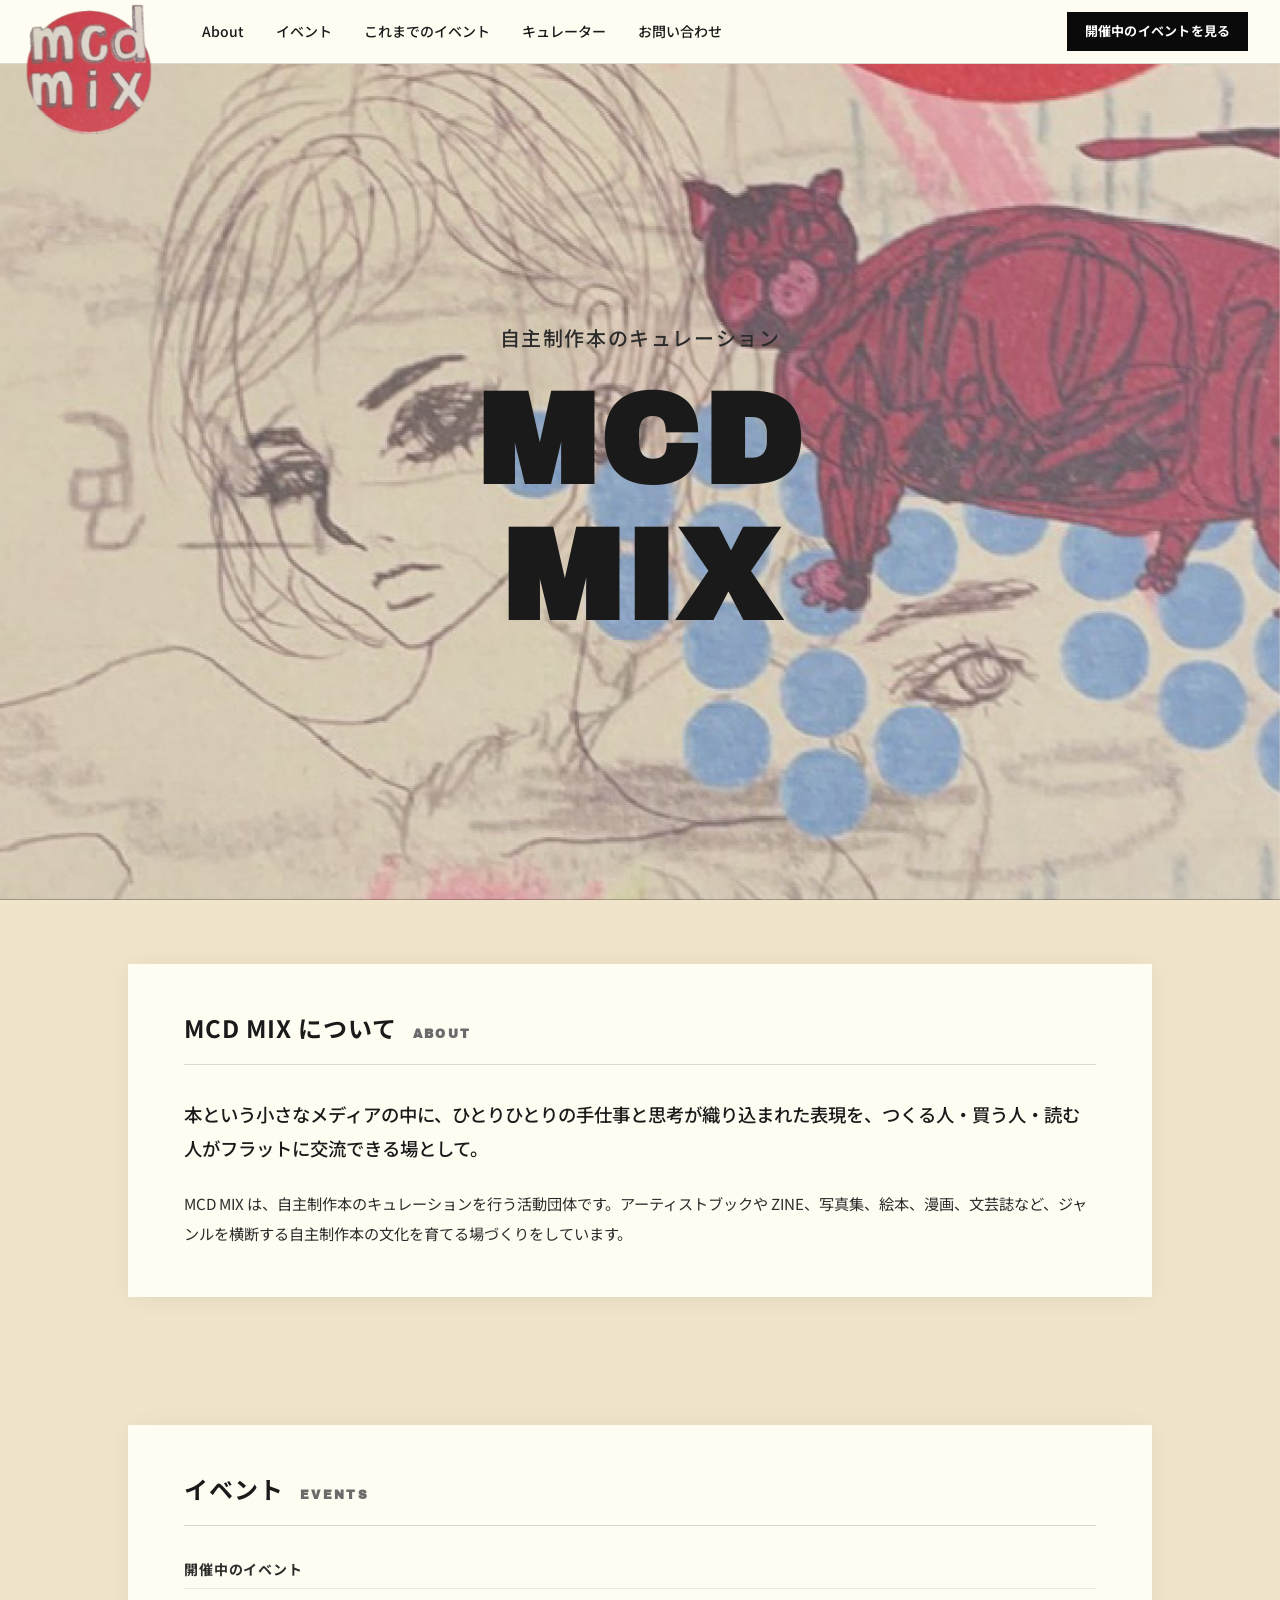
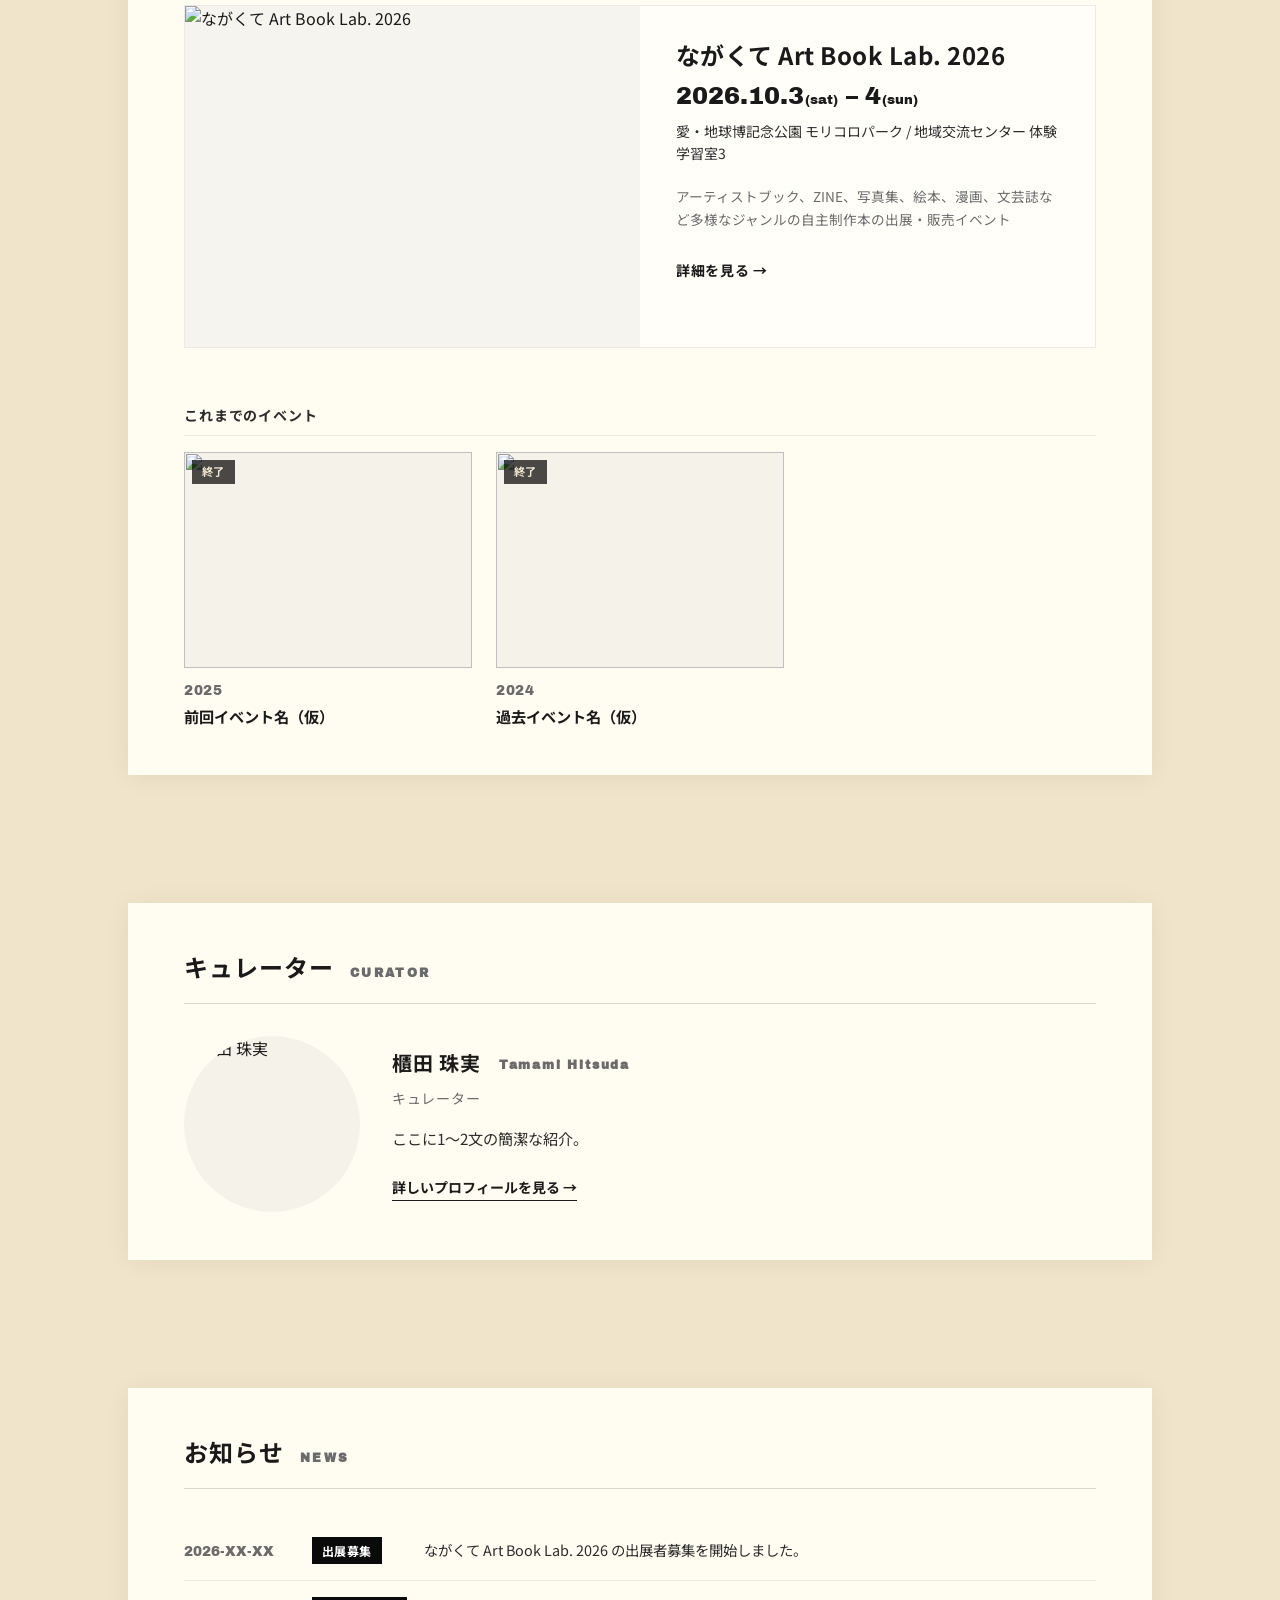
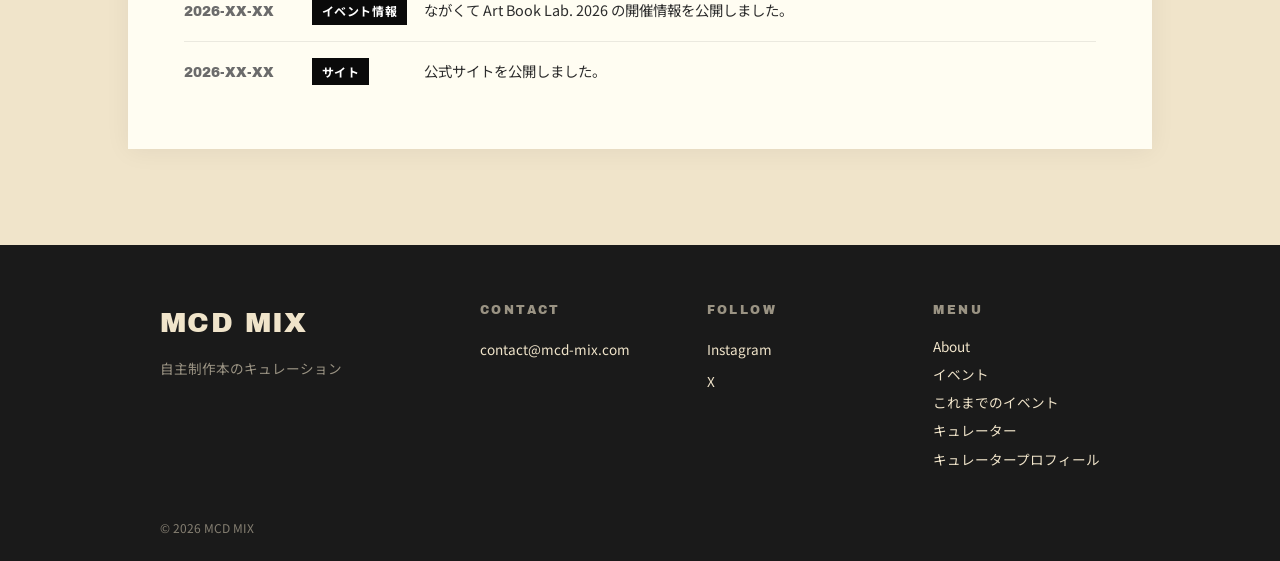
==== index.html @ 2dc8931e "Revert bg-layer image to bc-1.jpg (match previous)" ====
<!DOCTYPE html>
<html lang="ja">
<head>
  <meta charset="UTF-8">
  <meta name="viewport" content="width=device-width, initial-scale=1.0">
  <title>MCD MIX / 自主制作本のキュレーション</title>
  <meta name="description" content="MCD MIX は、自主制作本（アーティストブック、ZINE、写真集、絵本、漫画、文芸誌など）の作り手と読み手が出会うイベントを企画・運営するキュレーション団体です。">

  <meta property="og:title" content="MCD MIX / 自主制作本のキュレーション">
  <meta property="og:description" content="自主制作本のキュレーションを行う MCD MIX の公式サイト。">
  <meta property="og:type" content="website">

  <link rel="preconnect" href="https://fonts.googleapis.com">
  <link rel="preconnect" href="https://fonts.gstatic.com" crossorigin>
  <link href="https://fonts.googleapis.com/css2?family=Archivo+Black&family=Noto+Sans+JP:wght@400;500;700;900&display=swap" rel="stylesheet">

  <link rel="stylesheet" href="css/style.css">
  <link rel="stylesheet" href="css/top.css">
</head>
<body class="page page--top">

  <div class="bg-layer" aria-hidden="true">
    <img src="images/bc-1.jpg" alt="">
  </div>

  <header class="header" role="banner">
    <div class="header__inner">
      <a href="/" class="header__logo" aria-label="MCD MIX ホーム">
        <img src="images/logo.png" alt="MCD MIX">
      </a>
      <nav class="header__nav" aria-label="メインナビゲーション">
        <ul class="header__nav-list">
          <li><a href="#about">About</a></li>
          <li><a href="#events">イベント</a></li>
          <li><a href="#past-events">これまでのイベント</a></li>
          <li><a href="#curator">キュレーター</a></li>
          <li><a href="#contact">お問い合わせ</a></li>
        </ul>
      </nav>
      <a href="/events/2026/" class="header__cta">開催中のイベントを見る</a>
    </div>
  </header>

  <section class="hero hero--brand" aria-label="MCD MIX">
    <div class="hero-brand__inner">
      <p class="hero-brand__tagline">自主制作本のキュレーション</p>
      <h1 class="hero-brand__title">
        <span class="hero-brand__title-line">MCD</span>
        <span class="hero-brand__title-line">MIX</span>
      </h1>
    </div>
  </section>

  <section id="about" class="section section--about">
    <div class="section__inner">
      <header class="section__head">
        <h2 class="section__title">
          <span class="section__title-jp">MCD MIX について</span>
          <span class="section__title-en">About</span>
        </h2>
      </header>
      <div class="section__body about-brand">
        <p class="about-brand__lead">
          本という小さなメディアの中に、ひとりひとりの手仕事と思考が織り込まれた表現を、つくる人・買う人・読む人がフラットに交流できる場として。
        </p>
        <p class="about-brand__text">
          MCD MIX は、自主制作本のキュレーションを行う活動団体です。アーティストブックや ZINE、写真集、絵本、漫画、文芸誌など、ジャンルを横断する自主制作本の文化を育てる場づくりをしています。
        </p>
      </div>
    </div>
  </section>

  <section id="events" class="section section--events">
    <div class="section__inner">
      <header class="section__head">
        <h2 class="section__title">
          <span class="section__title-jp">イベント</span>
          <span class="section__title-en">Events</span>
        </h2>
      </header>

      <div class="event-current">
        <p class="event-current__label">開催中のイベント</p>
        <a href="/events/2026/" class="event-current__card">
          <div class="event-current__visual">
            <img src="images/event-2026-feature.jpg" alt="ながくて Art Book Lab. 2026">
          </div>
          <div class="event-current__body">
            <h3 class="event-current__title">ながくて Art Book Lab. 2026</h3>
            <p class="event-current__date">
              <span class="event-current__date-num">2026.10.3</span><span class="event-current__date-sub">(sat)</span>
              <span class="event-current__date-sep">–</span>
              <span class="event-current__date-num">4</span><span class="event-current__date-sub">(sun)</span>
            </p>
            <p class="event-current__venue">愛・地球博記念公園 モリコロパーク / 地域交流センター 体験学習室3</p>
            <p class="event-current__desc">アーティストブック、ZINE、写真集、絵本、漫画、文芸誌など多様なジャンルの自主制作本の出展・販売イベント</p>
            <span class="event-current__cta">詳細を見る →</span>
          </div>
        </a>
      </div>

      <div id="past-events" class="event-past">
        <p class="event-past__label">これまでのイベント</p>
        <ul class="event-past__list">
          <li class="event-past__item">
            <a href="/events/2025/" class="event-past__link">
              <div class="event-past__visual">
                <img src="images/event-2025-thumb.jpg" alt="">
                <span class="event-past__status">終了</span>
              </div>
              <div class="event-past__body">
                <p class="event-past__year">2025</p>
                <h4 class="event-past__title">前回イベント名（仮）</h4>
              </div>
            </a>
          </li>
          <li class="event-past__item">
            <a href="/events/2024/" class="event-past__link">
              <div class="event-past__visual">
                <img src="images/event-2024-thumb.jpg" alt="">
                <span class="event-past__status">終了</span>
              </div>
              <div class="event-past__body">
                <p class="event-past__year">2024</p>
                <h4 class="event-past__title">過去イベント名（仮）</h4>
              </div>
            </a>
          </li>
        </ul>
      </div>
    </div>
  </section>

  <section id="curator" class="section section--curator-brief">
    <div class="section__inner">
      <header class="section__head">
        <h2 class="section__title">
          <span class="section__title-jp">キュレーター</span>
          <span class="section__title-en">Curator</span>
        </h2>
      </header>
      <div class="section__body curator-brief">
        <div class="curator-brief__photo">
          <img src="images/curator-hitsuda.jpg" alt="櫃田 珠実">
        </div>
        <div class="curator-brief__body">
          <p class="curator-brief__name">
            櫃田 珠実
            <span class="curator-brief__name-en">Tamami Hitsuda</span>
          </p>
          <p class="curator-brief__role">キュレーター</p>
          <p class="curator-brief__short">
            ここに1〜2文の簡潔な紹介。
          </p>
          <a href="/curator/" class="curator-brief__link">詳しいプロフィールを見る →</a>
        </div>
      </div>
    </div>
  </section>

  <section id="news" class="section section--news">
    <div class="section__inner">
      <header class="section__head">
        <h2 class="section__title">
          <span class="section__title-jp">お知らせ</span>
          <span class="section__title-en">News</span>
        </h2>
      </header>
      <div class="section__body news">
        <ul class="news__list">
          <li class="news__item">
            <time class="news__date" datetime="2026-XX-XX">2026-XX-XX</time>
            <span class="news__tag">出展募集</span>
            <p class="news__title">ながくて Art Book Lab. 2026 の出展者募集を開始しました。</p>
          </li>
          <li class="news__item">
            <time class="news__date" datetime="2026-XX-XX">2026-XX-XX</time>
            <span class="news__tag">イベント情報</span>
            <p class="news__title">ながくて Art Book Lab. 2026 の開催情報を公開しました。</p>
          </li>
          <li class="news__item">
            <time class="news__date" datetime="2026-XX-XX">2026-XX-XX</time>
            <span class="news__tag">サイト</span>
            <p class="news__title">公式サイトを公開しました。</p>
          </li>
        </ul>
      </div>
    </div>
  </section>

  <footer id="contact" class="footer" role="contentinfo">
    <div class="footer__inner">
      <div class="footer__main">
        <div class="footer__col footer__col--brand">
          <p class="footer__brand-name">MCD MIX</p>
          <p class="footer__brand-tagline">自主制作本のキュレーション</p>
        </div>
        <div class="footer__col footer__col--contact">
          <p class="footer__col-title">Contact</p>
          <ul class="footer__contact-list">
            <li><a href="mailto:contact@mcd-mix.com">contact@mcd-mix.com</a></li>
          </ul>
        </div>
        <div class="footer__col footer__col--social">
          <p class="footer__col-title">Follow</p>
          <ul class="footer__social-list">
            <li><a href="#" aria-label="Instagram">Instagram</a></li>
            <li><a href="#" aria-label="X (Twitter)">X</a></li>
          </ul>
        </div>
        <nav class="footer__col footer__col--nav" aria-label="フッターナビゲーション">
          <p class="footer__col-title">Menu</p>
          <ul class="footer__nav-list">
            <li><a href="#about">About</a></li>
            <li><a href="#events">イベント</a></li>
            <li><a href="#past-events">これまでのイベント</a></li>
            <li><a href="#curator">キュレーター</a></li>
            <li><a href="/curator/">キュレータープロフィール</a></li>
          </ul>
        </nav>
      </div>
      <p class="footer__copy">© 2026 MCD MIX</p>
    </div>
  </footer>

  <script src="js/main.js"></script>
</body>
</html>
---- css/style.css ----
/* =============================================================
   MCD MIX - style.css
   ============================================================= */


/* -------------------------------------------------------------
   1. CSS変数の定義
   ------------------------------------------------------------- */
:root {
  --color-cream:        #f0e4ca;
  --color-cream-paper:  #fffdf2;
  --color-ink:          #1a1a1a;
  --color-ink-soft:     #2c2c2c;
  --color-ink-muted:    #6b6b6b;
  --color-cta-bg:       #0a0a0a;
  --color-cta-text:     #ffffff;
  --color-rule:         rgba(0,0,0,0.25);
  --color-divider:      rgba(0,0,0,0.15);
  --color-divider-soft: rgba(0,0,0,0.08);

  --font-jp:        'Noto Sans JP', 'Hiragino Sans', 'ヒラギノ角ゴシック', sans-serif;
  --font-display:   'Archivo Black', 'Noto Sans JP', sans-serif;

  --header-height:    4rem;
  --logo-size:        8.1rem;
  --logo-offset-x:    1.5rem;
  --container-pad-x:  2rem;

  --rule-gap:        2rem;
  --rule-thickness:  1px;

  --z-bg:       0;
  --z-content:  10;
  --z-panel:    20;
  --z-header:   100;
  --z-logo:     110;
}


/* -------------------------------------------------------------
   2. リセット & ベース
   ------------------------------------------------------------- */
*, *::before, *::after {
  box-sizing: border-box;
  margin: 0;
  padding: 0;
}

html {
  font-size: 16px;
  scroll-behavior: smooth;
}

body {
  font-family: var(--font-jp);
  font-weight: 400;
  color: var(--color-ink);
  background: var(--color-cream);
  line-height: 1.6;
  -webkit-font-smoothing: antialiased;
  text-rendering: optimizeLegibility;
  overflow-x: hidden;
}

a { color: inherit; text-decoration: none; }
img { max-width: 100%; height: auto; display: block; }
ul { list-style: none; }
button { border: none; background: none; font: inherit; cursor: pointer; }


/* -------------------------------------------------------------
   3. 背景レイヤー
   ------------------------------------------------------------- */
.bg-layer {
  position: fixed;
  inset: 0;
  z-index: var(--z-bg);
  pointer-events: none;
}
.bg-layer img {
  width: 100%; height: 100%;
  object-fit: cover; object-position: center;
}


/* -------------------------------------------------------------
   4. ヘッダー
   ------------------------------------------------------------- */
.header {
  position: sticky;
  top: 0;
  z-index: var(--z-header);
  height: var(--header-height);
  background: var(--color-cream-paper);
  border-bottom: 1px solid var(--color-divider);
  overflow: visible;
}

.header__inner {
  position: relative;
  height: 100%;
  max-width: 100%;
  padding: 0 var(--container-pad-x);
  padding-left: calc(var(--logo-offset-x) + var(--logo-size) + 3rem);
  display: flex;
  align-items: center;
  gap: 2rem;
}

.header__logo {
  position: absolute;
  top: 0.3rem;
  left: var(--logo-offset-x);
  width: var(--logo-size);
  height: var(--logo-size);
  z-index: var(--z-logo);
  display: block;
  transition: transform 0.2s ease;
}
.header__logo:hover { transform: rotate(-3deg) scale(1.02); }
.header__logo img { width: 100%; height: 100%; object-fit: contain; }

.header__nav { flex: 1; }
.header__nav-list {
  display: flex;
  align-items: center;
  gap: 2rem;
  font-size: 0.875rem;
  font-weight: 500;
}

.header__nav-list a { position: relative; padding: 0.5rem 0; }
.header__nav-list a::after {
  content: "";
  position: absolute;
  left: 0; bottom: 0;
  width: 0; height: 1px;
  background: currentColor;
  transition: width 0.3s ease;
}
.header__nav-list a:hover::after { width: 100%; }

.header__cta {
  display: inline-flex;
  align-items: center;
  padding: 0.55rem 1.1rem;
  background: var(--color-cta-bg);
  color: var(--color-cta-text);
  font-size: 0.8125rem;
  font-weight: 700;
  letter-spacing: 0.02em;
  transition: background 0.2s ease;
}
.header__cta:hover { background: #2a2a2a; }


/* -------------------------------------------------------------
   5. ヒーロー
   ------------------------------------------------------------- */
.hero {
  position: relative;
  z-index: var(--z-content);
  height: calc(100vh - var(--header-height));
  padding: 0;
}

.hero__inner {
  position: relative;
  max-width: 100%;
  height: 100%;
  display: grid;
  grid-template-columns: minmax(0, 1fr) minmax(0, 1.1fr);
  gap: 2rem;
  padding: 0 0 0 var(--container-pad-x);
}

.hero__date-block {
  position: relative;
  padding-left: 3.5rem;
  padding-bottom: 3rem;
  display: flex;
  flex-direction: column;
  justify-content: flex-end;
  gap: 1.5rem;
}

.hero__year {
  position: absolute;
  top: auto;
  bottom: 2.6rem;
  left: -1rem;
  writing-mode: vertical-rl;
  font-family: var(--font-display);
  font-size: 4.4rem;
  line-height: 1;
  letter-spacing: 0.05em;
  color: var(--color-ink);
}

.hero__date-content {
  display: flex;
  flex-direction: column;
  gap: 0.5rem;
  width: max-content;
}

.hero__date-main {
  font-family: var(--font-display);
  font-size: 3.5rem;
  line-height: 1;
  margin-bottom: 0.5rem;
  letter-spacing: -0.01em;
  display: flex;
  align-items: baseline;
  flex-wrap: wrap;
}
.hero__date-day { display: inline-block; }
.hero__date-suffix {
  font-family: var(--font-display);
  font-size: 0.45em;
  margin-left: 0.1em;
}
.hero__date-sep { margin: 0 0.2em; }

.hero__venue {
  font-size: 1.15rem;
  font-weight: 700;
  color: var(--color-ink);
  margin: 0;
}

.hero__recruit {
  display: inline-flex;
  align-items: center;
  gap: 0.75rem;
  margin-top: 0.5rem;
  padding: 0.7rem 1.2rem;
  background: var(--color-cta-bg);
  color: var(--color-cta-text);
  font-size: 0.95rem;
  font-weight: 700;
  align-self: stretch;
  justify-content: center;
  transition: background 0.2s ease;
}
.hero__recruit:hover { background: #2a2a2a; }
.hero__recruit-label,
.hero__recruit-deadline { font-weight: 700; }

.hero__panel {
  position: relative;
  z-index: var(--z-panel);
  align-self: center;
  justify-self: end;
  max-width: 36rem;
  transform: translateY(3rem);
  margin: 0;
  background-color: var(--color-cream-paper);
  background-image: repeating-linear-gradient(
    to bottom,
    transparent,
    transparent calc(var(--rule-gap) - var(--rule-thickness)),
    var(--color-rule) calc(var(--rule-gap) - var(--rule-thickness)),
    var(--color-rule) var(--rule-gap)
  );
  box-shadow: 0 2px 16px rgba(0, 0, 0, 0.05);
}

.hero__panel-inner {
  padding: 4rem 8rem 2rem 3rem;
}

.hero__panel-sub {
  font-size: 2rem;
  font-weight: 500;
  line-height: var(--rule-gap);
  margin: 0 0 1.5rem 0;
}

.hero__panel-title {
  font-family: var(--font-display);
  font-size: 5rem;
  line-height: var(--rule-gap);
  font-weight: 900;
  letter-spacing: 0.02em;
  margin: 0.5rem 0 3rem;
  display: flex;
  flex-direction: column;
  width: max-content;
}

.hero__panel-title__lab {
  align-self: flex-end;
  margin-top: 2rem;
  transform: translateX(2ch);
}

.hero__panel-desc {
  font-size: 0.875rem;
  font-weight: 700;
  line-height: var(--rule-gap);
  max-width: 28em;
  margin: 0;
}


/* =============================================================
   6. セクション共通
   ============================================================= */
.section {
  position: relative;
  z-index: var(--z-content);
  padding: 4rem 0;
  scroll-margin-top: var(--header-height);
}

.section__inner {
  max-width: 64rem;
  margin: 0 auto;
  padding: 3rem 3.5rem;
  background: var(--color-cream-paper);
  box-shadow: 0 2px 24px rgba(0, 0, 0, 0.06);
}

.section__head {
  margin-bottom: 2rem;
  padding-bottom: 1.25rem;
  border-bottom: 1px solid var(--color-divider);
}

.section__title {
  display: flex;
  align-items: baseline;
  gap: 1rem;
  margin: 0;
  flex-wrap: wrap;
}

.section__title-jp {
  font-size: 1.5rem;
  font-weight: 700;
  letter-spacing: 0.04em;
  color: var(--color-ink);
  line-height: 1.3;
}

.section__title-en {
  font-family: var(--font-display);
  font-size: 0.75rem;
  letter-spacing: 0.2em;
  color: var(--color-ink-muted);
  text-transform: uppercase;
}


/* =============================================================
   情報リスト
   ============================================================= */
.info-list {
  background: transparent;
  padding: 0;
  box-shadow: none;
}

.info-list__row {
  display: grid;
  grid-template-columns: 8rem 1fr;
  gap: 1.5rem;
  padding: 1rem 0;
  border-bottom: 1px solid var(--color-divider-soft);
  align-items: baseline;
}
.info-list__row:last-child { border-bottom: none; }

.info-list__term {
  font-size: 0.875rem;
  font-weight: 700;
  letter-spacing: 0.06em;
  color: var(--color-ink);
  margin: 0;
}

.info-list__desc {
  font-size: 0.95rem;
  font-weight: 400;
  color: var(--color-ink-soft);
  line-height: 1.8;
  margin: 0;
}

.info-list__highlight {
  font-family: var(--font-display);
  font-size: 1.5rem;
  letter-spacing: -0.01em;
}
.info-list__sub {
  font-family: var(--font-display);
  font-size: 0.85rem;
  margin-left: 0.15em;
}
.info-list__sep { margin: 0 0.4em; font-family: var(--font-display); }


/* =============================================================
   01: イベント概要（intro）
   ============================================================= */
.intro__para {
  font-size: 0.95rem;
  line-height: 1.95;
  margin-bottom: 0.85rem;
  color: var(--color-ink-soft);
}
.intro__para:last-child { margin-bottom: 0; }


/* =============================================================
   02: キュレーター
   ============================================================= */
.curator {
  display: grid;
  grid-template-columns: 14rem 1fr;
  gap: 2.5rem;
  align-items: start;
}

.curator__photo {
  background: rgba(0, 0, 0, 0.04);
  aspect-ratio: 3 / 4;
  overflow: hidden;
}
.curator__photo img {
  width: 100%; height: 100%;
  object-fit: cover; display: block;
}

.curator__body {
  display: flex;
  flex-direction: column;
  gap: 1.75rem;
}

.curator__message {
  font-size: 0.95rem;
  line-height: 1.95;
  margin: 0;
  color: var(--color-ink-soft);
}

.curator__career {
  display: flex;
  flex-direction: column;
  gap: 0.5rem;
  margin: 0;
}

.curator__career-row {
  display: grid;
  grid-template-columns: 5rem 1fr;
  gap: 1.25rem;
  font-size: 0.875rem;
  padding: 0.25rem 0;
}

.curator__career-year {
  font-family: var(--font-display);
  font-weight: 700;
  letter-spacing: 0.03em;
  margin: 0;
  color: var(--color-ink);
}
.curator__career-desc {
  margin: 0;
  color: var(--color-ink-soft);
  line-height: 1.7;
}

.curator__name {
  text-align: right;
  font-size: 1.1rem;
  font-weight: 700;
  letter-spacing: 0.05em;
  margin: 1rem 0 0;
}


/* =============================================================
   03: 過去のイベント（gallery）
   ============================================================= */
.gallery {
  display: grid;
  grid-template-columns: repeat(3, 1fr);
  gap: 1.75rem;
}
.gallery__item { margin: 0; }

.gallery__img {
  aspect-ratio: 4 / 3;
  background: rgba(0, 0, 0, 0.04);
  overflow: hidden;
  margin-bottom: 0.85rem;
}
.gallery__img img {
  width: 100%; height: 100%;
  object-fit: cover; display: block;
}

.gallery__caption {
  display: flex;
  flex-direction: column;
  gap: 0.4rem;
}
.gallery__msg {
  font-size: 0.85rem;
  line-height: 1.7;
  margin: 0;
  color: var(--color-ink-soft);
}
.gallery__url {
  font-size: 0.75rem;
  color: var(--color-ink-muted);
  margin: 0;
  word-break: break-all;
}
.gallery__url a { color: inherit; text-decoration: underline; }


/* =============================================================
   04: 対象のコンテンツ（target）
   ============================================================= */
.target {
  display: grid;
  grid-template-columns: 1fr 1fr;
  gap: 1.5rem;
}

.target__col {
  background: rgba(255, 255, 255, 0.45);
  border: 1px solid var(--color-divider-soft);
  padding: 1.5rem 1.75rem;
}

.target__col-title {
  font-size: 0.95rem;
  font-weight: 700;
  letter-spacing: 0.06em;
  margin: 0 0 1rem;
  padding-bottom: 0.6rem;
  border-bottom: 1px solid var(--color-divider);
  color: var(--color-ink);
}

.target__list {
  list-style: none;
  margin: 0;
  padding: 0;
  display: flex;
  flex-direction: column;
  gap: 0.45rem;
}
.target__list li {
  font-size: 0.9rem;
  line-height: 1.6;
  color: var(--color-ink-soft);
}

.target__note {
  font-size: 0.8rem;
  color: var(--color-ink-muted);
  margin: 1rem 0 0;
  padding-top: 1rem;
  border-top: 1px dashed var(--color-divider);
  line-height: 1.6;
}


/* =============================================================
   05: 日程・会場（venue）
   ============================================================= */
.venue {
  display: grid;
  grid-template-columns: 1fr 1fr;
  gap: 2.5rem;
  align-items: start;
}

.venue__map {
  background: rgba(0, 0, 0, 0.04);
  aspect-ratio: 4 / 3;
  overflow: hidden;
}
.venue__map iframe {
  width: 100%; height: 100%;
  border: 0; display: block;
}


/* =============================================================
   06: 出展ご希望の方（exhibitors）
   ============================================================= */
.exhibitors {
  display: grid;
  grid-template-columns: 1.2fr 1fr;
  gap: 2.5rem;
  align-items: start;
}

.exhibitors__cta { margin-top: 1.75rem; }

.exhibitors__img {
  aspect-ratio: 4 / 3;
  background: rgba(0, 0, 0, 0.04);
  overflow: hidden;
}
.exhibitors__img img {
  width: 100%; height: 100%;
  object-fit: cover; display: block;
}


/* =============================================================
   ボタン
   ============================================================= */
.button {
  display: inline-flex;
  align-items: center;
  justify-content: center;
  padding: 0.9rem 2rem;
  font-size: 0.95rem;
  font-weight: 700;
  letter-spacing: 0.05em;
  border: none;
  cursor: pointer;
  transition: background 0.2s ease;
}

.button--primary {
  background: var(--color-cta-bg);
  color: var(--color-cta-text);
}
.button--primary:hover { background: #2a2a2a; }


/* =============================================================
   07: FAQ
   ============================================================= */
.faq {
  display: flex;
  flex-direction: column;
}

.faq__item {
  padding: 1.25rem 0;
  border-bottom: 1px solid var(--color-divider-soft);
}
.faq__item:last-child { border-bottom: none; }

.faq__q {
  font-size: 0.95rem;
  font-weight: 700;
  margin: 0 0 0.6rem;
  display: flex;
  gap: 0.5rem;
  color: var(--color-ink);
  line-height: 1.5;
}

.faq__a {
  font-size: 0.9rem;
  line-height: 1.8;
  margin: 0;
  display: flex;
  gap: 0.5rem;
  color: var(--color-ink-soft);
}

.faq__mark {
  flex-shrink: 0;
  font-family: var(--font-display);
  width: 1.5em;
  font-weight: 400;
}


/* ==============================================================
   08: お知らせ（news）
   ============================================================== */
.news__list {
  list-style: none;
  margin: 0;
  padding: 0;
}

.news__item {
  display: grid;
  grid-template-columns: 7rem 6rem 1fr;
  gap: 1rem;
  padding: 1rem 0;
  border-bottom: 1px solid var(--color-divider-soft);
  align-items: baseline;
}
.news__item:last-child { border-bottom: none; }

.news__date {
  font-family: var(--font-display);
  font-size: 0.85rem;
  color: var(--color-ink-muted);
}

.news__tag {
  display: inline-block;
  font-size: 0.75rem;
  font-weight: 700;
  letter-spacing: 0.05em;
  padding: 0.25rem 0.6rem;
  background: var(--color-cta-bg);
  color: var(--color-cta-text);
  text-align: center;
  width: max-content;
}

.news__title {
  font-size: 0.9rem;
  line-height: 1.6;
  margin: 0;
  color: var(--color-ink-soft);
}


/* =============================================================
   フッター
   ============================================================= */
.footer {
  position: relative;
  z-index: var(--z-content);
  background: var(--color-ink);
  color: var(--color-cream);
  padding: 3.5rem 0 1.5rem;
  margin-top: 2rem;
}

.footer__inner {
  max-width: 64rem;
  margin: 0 auto;
  padding: 0 var(--container-pad-x);
}

.footer__nav-list {
  display: flex;
  flex-wrap: wrap;
  gap: 1.25rem 2rem;
  list-style: none;
  margin: 0 0 2.5rem;
  padding: 0;
  font-size: 0.85rem;
}
.footer__nav-list a { color: inherit; text-decoration: none; }
.footer__nav-list a:hover { text-decoration: underline; }

.footer__brand {
  border-top: 1px solid rgba(240, 228, 202, 0.2);
  padding-top: 1.75rem;
  margin-bottom: 1.25rem;
}

.footer__brand-name {
  font-family: var(--font-display);
  font-size: 1.5rem;
  letter-spacing: 0.05em;
  margin: 0 0 0.25rem;
}

.footer__brand-sub {
  font-size: 0.8rem;
  color: rgba(240, 228, 202, 0.7);
  margin: 0;
}
.footer__brand-sub small {
  font-size: 0.75em;
  margin-left: 0.1em;
}

.footer__copy {
  font-size: 0.75rem;
  color: rgba(240, 228, 202, 0.5);
  margin: 0;
}


/* -------------------------------------------------------------
   レスポンシブ
   ------------------------------------------------------------- */

@media (max-width: 1080px) {
  :root {
    --header-height: 3.5rem;
    --logo-size: 4.5rem;
  }
  .hero__panel-title { font-size: 4rem; }
  .hero__date-main { font-size: 3rem; }
}

@media (max-width: 768px) {
  :root {
    --container-pad-x: 1rem;
    --header-height: 3.5rem;
    --logo-size: 4rem;
    --rule-gap: 1.5rem;
  }

  .header__nav { display: none; }
  .header__inner {
    padding-left: calc(var(--logo-offset-x) + var(--logo-size) + 1rem);
    justify-content: flex-end;
  }
  .header__cta {
    font-size: 0.75rem;
    padding: 0.5rem 0.8rem;
  }

  .hero {
    height: auto;
    min-height: 100vh;
  }
  .hero__inner {
    grid-template-columns: 1fr;
    gap: 1.5rem;
  }
  .hero__date-block {
    padding-left: 2.5rem;
    padding-bottom: 2rem;
    justify-content: flex-start;
  }
  .hero__year { font-size: 3rem; }
  .hero__date-main { font-size: 2.5rem; }
  .hero__panel-inner { padding: 2rem 1.5rem 2.5rem; }
  .hero__panel-title { font-size: 3rem; }
  .hero__panel-sub { font-size: 1.5rem; }

  .section { padding: 3rem 0; }
  .section__inner { padding: 2rem 1.5rem; }
  .section__title-jp { font-size: 1.25rem; }

  .info-list__row {
    grid-template-columns: 1fr;
    gap: 0.4rem;
    padding: 1rem 0;
  }
  .info-list__highlight { font-size: 1.25rem; }

  .curator { grid-template-columns: 1fr; gap: 1.5rem; }
  .curator__photo { max-width: 14rem; margin: 0 auto; }
  .curator__career-row { grid-template-columns: 4rem 1fr; }

  .gallery { grid-template-columns: 1fr; gap: 1.5rem; }

  .target { grid-template-columns: 1fr; }

  .venue { grid-template-columns: 1fr; gap: 1.5rem; }
  .venue__map { aspect-ratio: 16 / 10; }

  .exhibitors { grid-template-columns: 1fr; gap: 1.5rem; }

  .news__item {
    grid-template-columns: 1fr;
    gap: 0.4rem;
    padding: 1rem 0;
  }
  .news__date { font-size: 0.8rem; }

  .footer__nav-list { gap: 0.75rem 1.5rem; }
  .footer__brand-name { font-size: 1.25rem; }
}
---- css/top.css ----
/* =============================================================
   TOP ページ専用スタイル
   既存の style.css の末尾に追記してください
   ============================================================= */

/* HERO（ブランド版） */
.hero--brand {
  height: auto;
  min-height: calc(100vh - var(--header-height));
  display: flex;
  align-items: center;
  justify-content: center;
  padding: 6rem var(--container-pad-x);
}

.hero-brand__inner {
  max-width: 64rem;
  width: 100%;
  text-align: center;
}

.hero-brand__tagline {
  font-size: 1.25rem;
  font-weight: 500;
  letter-spacing: 0.08em;
  color: var(--color-ink-soft);
  margin: 0 0 1.5rem;
}

.hero-brand__title {
  font-family: var(--font-display);
  font-size: clamp(4rem, 12vw, 8rem);
  line-height: 1;
  letter-spacing: 0.02em;
  color: var(--color-ink);
  margin: 0;
  display: flex;
  flex-direction: column;
  align-items: center;
  gap: 0.5rem;
}

.hero-brand__title-line { display: block; }


/* About（ブランド） */
.about-brand__lead {
  font-size: 1.15rem;
  line-height: 1.85;
  font-weight: 500;
  color: var(--color-ink);
  margin: 0 0 1.5rem;
}

.about-brand__text {
  font-size: 0.95rem;
  line-height: 1.95;
  color: var(--color-ink-soft);
  margin: 0;
}


/* 開催中のイベント（リッチカード） */
.event-current { margin-bottom: 3.5rem; }

.event-current__label {
  font-size: 0.875rem;
  font-weight: 700;
  letter-spacing: 0.06em;
  color: var(--color-ink-soft);
  margin: 0 0 1rem;
  padding-bottom: 0.5rem;
  border-bottom: 1px solid var(--color-divider-soft);
}

.event-current__card {
  display: grid;
  grid-template-columns: 1fr 1fr;
  gap: 0;
  background: rgba(255, 255, 255, 0.6);
  border: 1px solid var(--color-divider-soft);
  overflow: hidden;
  text-decoration: none;
  color: inherit;
  transition: box-shadow 0.2s ease, transform 0.2s ease;
}
.event-current__card:hover {
  box-shadow: 0 4px 24px rgba(0, 0, 0, 0.08);
  transform: translateY(-2px);
}

.event-current__visual {
  aspect-ratio: 4 / 3;
  background: rgba(0, 0, 0, 0.04);
  overflow: hidden;
}
.event-current__visual img {
  width: 100%; height: 100%;
  object-fit: cover; display: block;
}

.event-current__body {
  padding: 2rem 2.25rem;
  display: flex;
  flex-direction: column;
  gap: 0.75rem;
}

.event-current__title {
  font-size: 1.5rem;
  font-weight: 700;
  letter-spacing: 0.02em;
  line-height: 1.4;
  margin: 0;
  color: var(--color-ink);
}

.event-current__date {
  font-family: var(--font-display);
  font-size: 1.5rem;
  line-height: 1;
  margin: 0;
  display: flex;
  align-items: baseline;
  flex-wrap: wrap;
}
.event-current__date-num { display: inline-block; }
.event-current__date-sub {
  font-size: 0.55em;
  margin-left: 0.1em;
}
.event-current__date-sep { margin: 0 0.3em; }

.event-current__venue {
  font-size: 0.875rem;
  color: var(--color-ink-soft);
  line-height: 1.6;
  margin: 0;
}

.event-current__desc {
  font-size: 0.85rem;
  color: var(--color-ink-muted);
  line-height: 1.7;
  margin: 0.5rem 0 0;
}

.event-current__cta {
  font-size: 0.875rem;
  font-weight: 700;
  letter-spacing: 0.05em;
  color: var(--color-ink);
  margin-top: 1rem;
  align-self: flex-start;
}


/* これまでのイベント（グリッド） */
.event-past__label {
  font-size: 0.875rem;
  font-weight: 700;
  letter-spacing: 0.06em;
  color: var(--color-ink-soft);
  margin: 0 0 1rem;
  padding-bottom: 0.5rem;
  border-bottom: 1px solid var(--color-divider-soft);
}

.event-past__list {
  display: grid;
  grid-template-columns: repeat(3, 1fr);
  gap: 1.5rem;
  list-style: none;
  margin: 0;
  padding: 0;
}

.event-past__item { margin: 0; }

.event-past__link {
  display: block;
  color: inherit;
  text-decoration: none;
  transition: opacity 0.2s ease;
}
.event-past__link:hover { opacity: 0.85; }

.event-past__visual {
  position: relative;
  aspect-ratio: 4 / 3;
  background: rgba(0, 0, 0, 0.04);
  overflow: hidden;
  margin-bottom: 0.75rem;
  filter: grayscale(20%);
}
.event-past__visual img {
  width: 100%; height: 100%;
  object-fit: cover; display: block;
}

.event-past__status {
  position: absolute;
  top: 0.5rem;
  left: 0.5rem;
  font-size: 0.7rem;
  font-weight: 700;
  letter-spacing: 0.08em;
  padding: 0.2rem 0.6rem;
  background: rgba(0, 0, 0, 0.7);
  color: var(--color-cream);
}

.event-past__body {
  display: flex;
  flex-direction: column;
  gap: 0.25rem;
}

.event-past__year {
  font-family: var(--font-display);
  font-size: 0.85rem;
  color: var(--color-ink-muted);
  letter-spacing: 0.05em;
  margin: 0;
}

.event-past__title {
  font-size: 0.95rem;
  font-weight: 700;
  line-height: 1.4;
  margin: 0;
  color: var(--color-ink);
}


/* キュレーター（簡易版） */
.curator-brief {
  display: grid;
  grid-template-columns: 11rem 1fr;
  gap: 2rem;
  align-items: center;
}

.curator-brief__photo {
  aspect-ratio: 1 / 1;
  background: rgba(0, 0, 0, 0.04);
  overflow: hidden;
  border-radius: 50%;
}
.curator-brief__photo img {
  width: 100%; height: 100%;
  object-fit: cover; display: block;
}

.curator-brief__body {
  display: flex;
  flex-direction: column;
  gap: 0.5rem;
}

.curator-brief__name {
  font-size: 1.25rem;
  font-weight: 700;
  letter-spacing: 0.04em;
  margin: 0;
}

.curator-brief__name-en {
  font-family: var(--font-display);
  font-size: 0.75rem;
  letter-spacing: 0.15em;
  color: var(--color-ink-muted);
  margin-left: 0.75rem;
  vertical-align: middle;
}

.curator-brief__role {
  font-size: 0.875rem;
  color: var(--color-ink-muted);
  margin: 0;
  letter-spacing: 0.05em;
}

.curator-brief__short {
  font-size: 0.95rem;
  line-height: 1.8;
  color: var(--color-ink-soft);
  margin: 0.5rem 0;
}

.curator-brief__link {
  font-size: 0.875rem;
  font-weight: 700;
  color: var(--color-ink);
  margin-top: 0.5rem;
  align-self: flex-start;
  border-bottom: 1px solid currentColor;
  padding-bottom: 0.1rem;
  transition: opacity 0.2s ease;
}
.curator-brief__link:hover { opacity: 0.7; }


/* フッター（4カラム構成） */
.footer__main {
  display: grid;
  grid-template-columns: 1.5fr 1fr 1fr 1fr;
  gap: 2.5rem;
  margin-bottom: 3rem;
}

.footer__col {
  display: flex;
  flex-direction: column;
  gap: 0.5rem;
}

.footer__col-title {
  font-family: var(--font-display);
  font-size: 0.75rem;
  letter-spacing: 0.2em;
  text-transform: uppercase;
  margin: 0 0 0.5rem;
  color: rgba(240, 228, 202, 0.6);
}

.footer__col--brand .footer__brand-name {
  font-family: var(--font-display);
  font-size: 1.75rem;
  letter-spacing: 0.05em;
  margin: 0;
  border: none;
  padding-top: 0;
}

.footer__col--brand .footer__brand-tagline {
  font-size: 0.85rem;
  color: rgba(240, 228, 202, 0.6);
  margin: 0.25rem 0 0;
}

.footer__contact-list,
.footer__social-list {
  list-style: none;
  margin: 0;
  padding: 0;
  display: flex;
  flex-direction: column;
  gap: 0.4rem;
}

.footer__contact-list a,
.footer__social-list a {
  font-size: 0.85rem;
  color: var(--color-cream);
  text-decoration: none;
  transition: opacity 0.2s ease;
}

.footer__contact-list a:hover,
.footer__social-list a:hover { opacity: 0.7; }

.footer__col--nav .footer__nav-list {
  display: flex;
  flex-direction: column;
  flex-wrap: nowrap;
  gap: 0.4rem;
  margin: 0;
}


/* モバイル対応 */
@media (max-width: 768px) {
  .hero--brand {
    padding: 4rem var(--container-pad-x);
  }
  .hero-brand__tagline { font-size: 1rem; }
  .hero-brand__title { font-size: clamp(3rem, 14vw, 5rem); }

  .about-brand__lead { font-size: 1rem; }

  .event-current { margin-bottom: 2.5rem; }
  .event-current__card { grid-template-columns: 1fr; }
  .event-current__body { padding: 1.5rem; gap: 0.5rem; }
  .event-current__title { font-size: 1.25rem; }
  .event-current__date { font-size: 1.25rem; }

  .event-past__list { grid-template-columns: 1fr; gap: 1.5rem; }

  .curator-brief {
    grid-template-columns: 1fr;
    gap: 1rem;
    text-align: center;
  }
  .curator-brief__photo {
    max-width: 9rem;
    margin: 0 auto;
  }
  .curator-brief__body { align-items: center; }

  .footer__main { grid-template-columns: 1fr; gap: 2rem; }
}
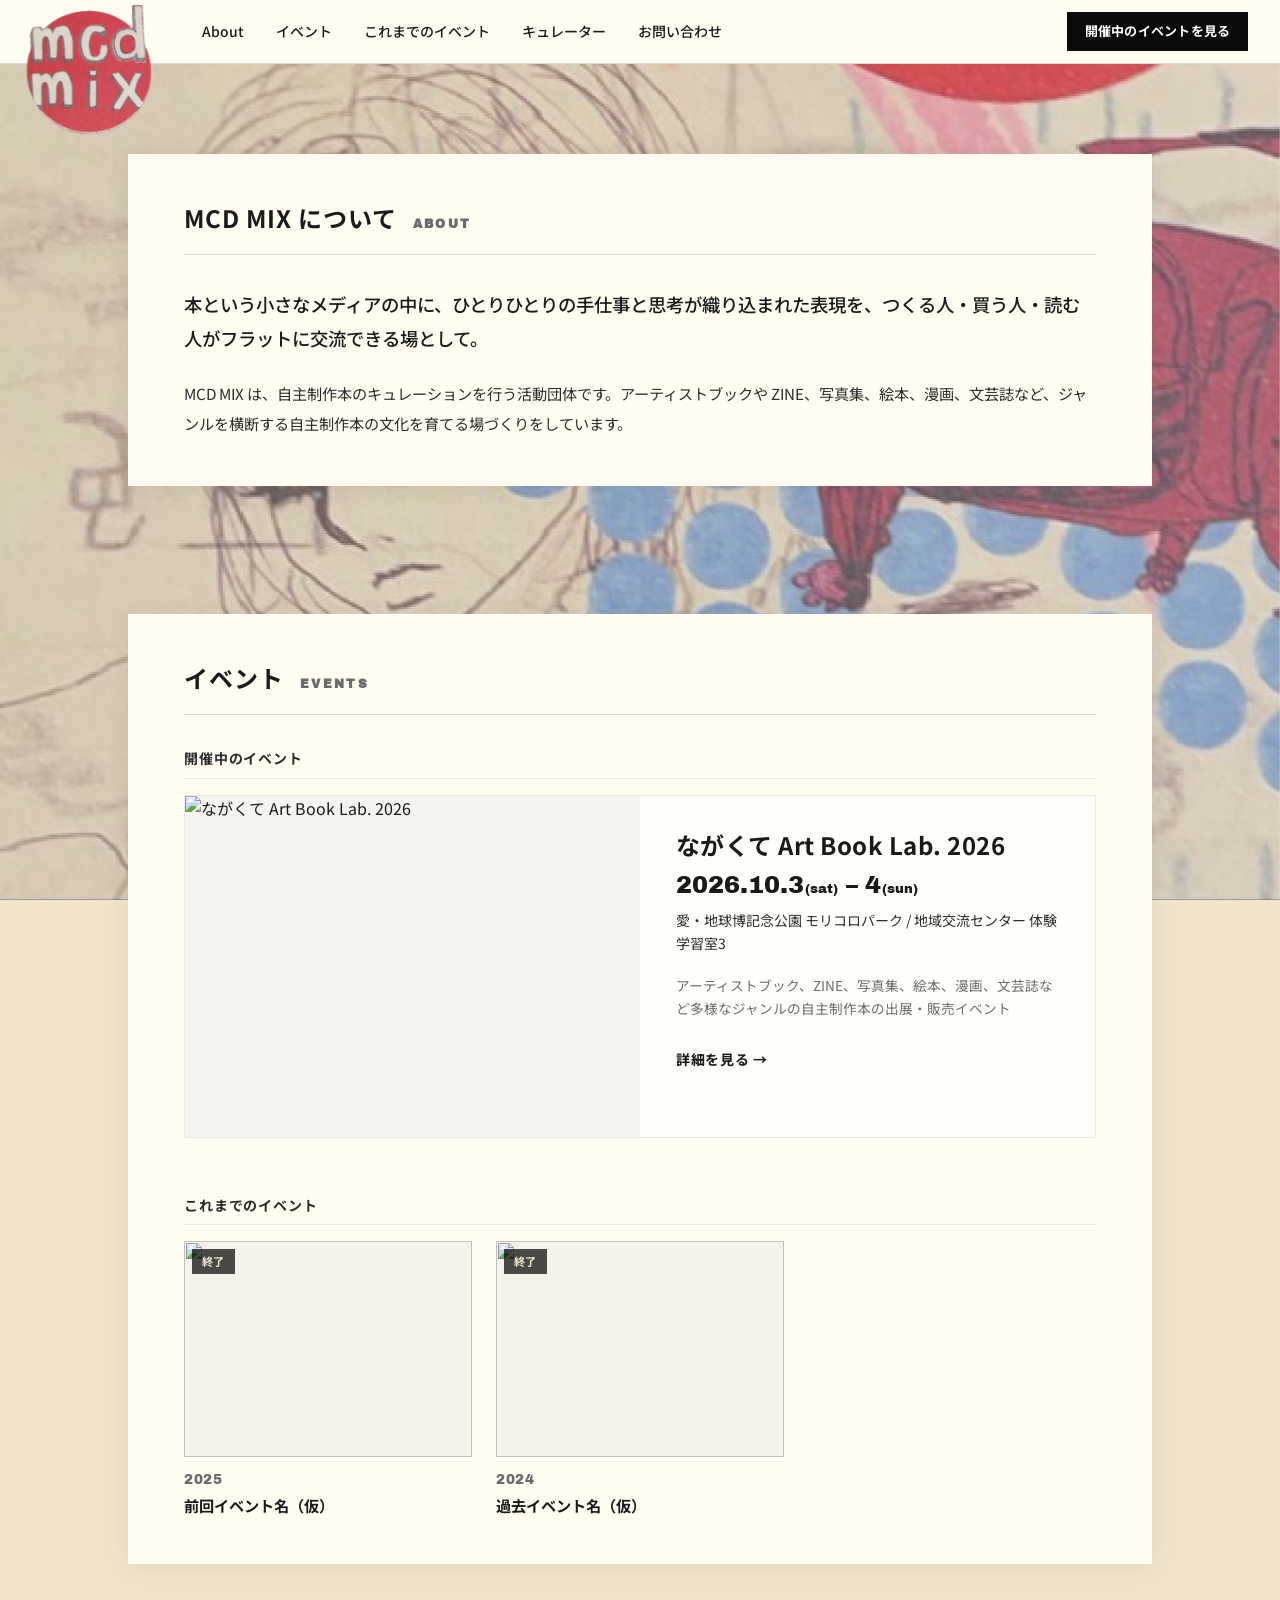
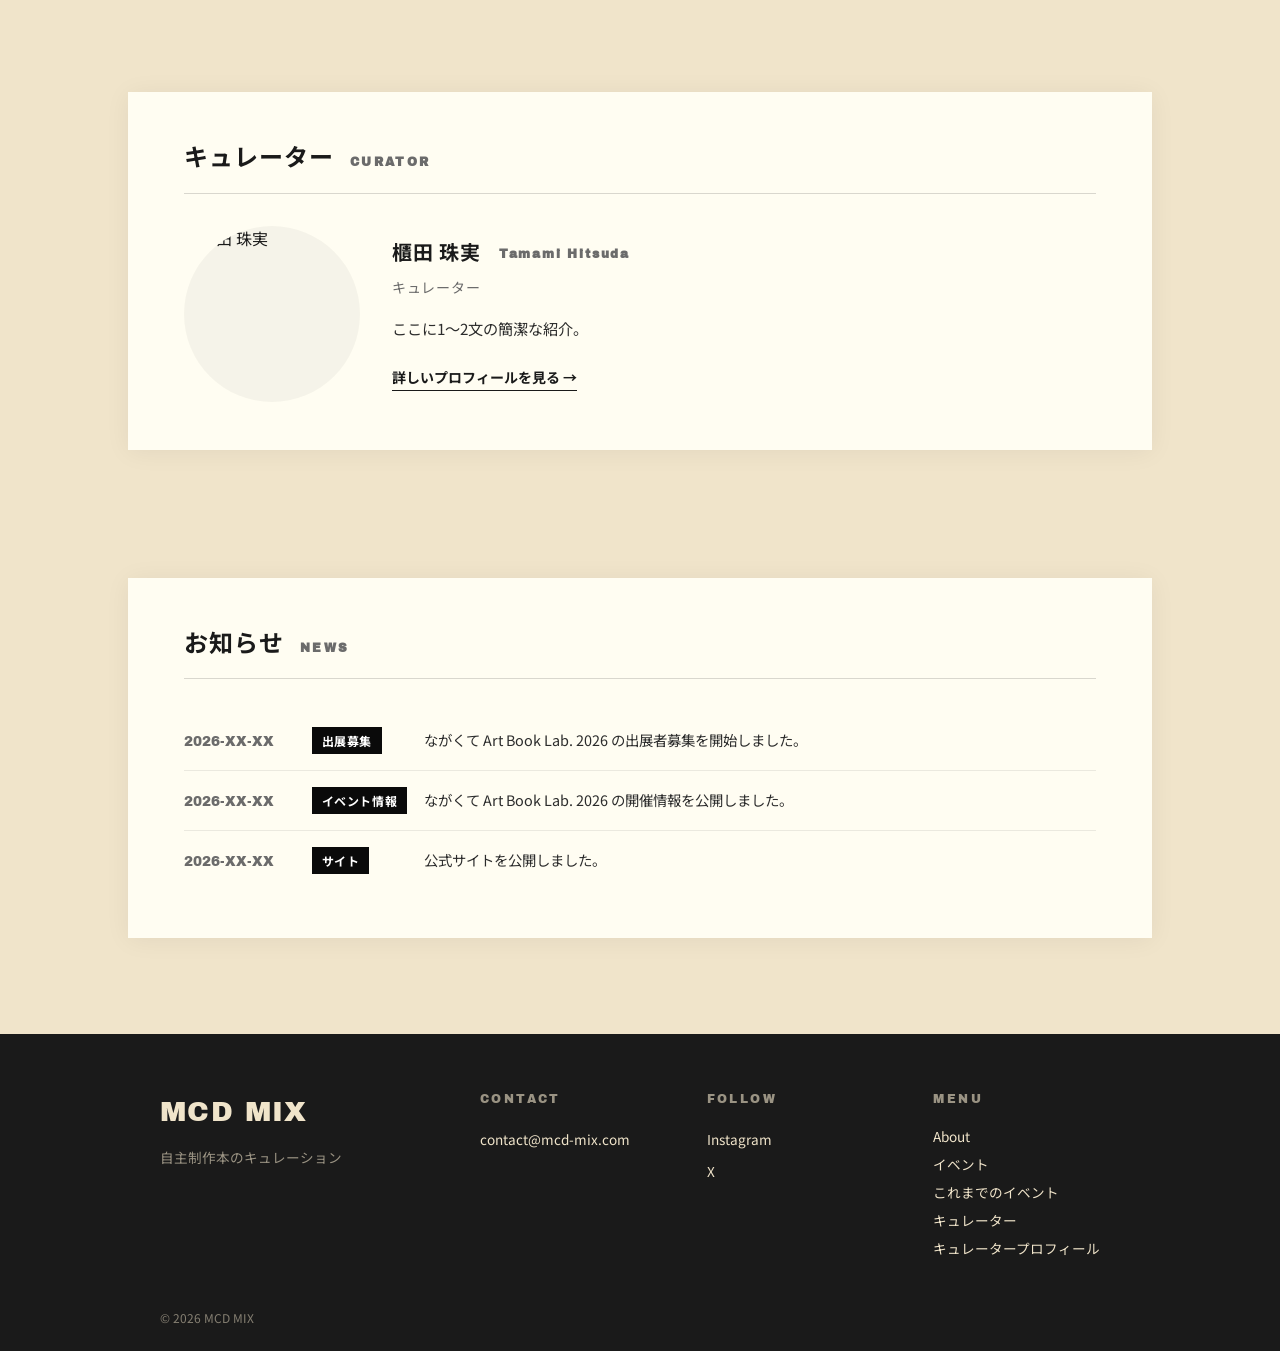
==== commit 55dcb4de: "Replace hero text with marquee ticker bar" ====
--- a/index.html
+++ b/index.html
@@ -41,13 +41,9 @@
     </div>
   </header>
 
-  <section class="hero hero--brand" aria-label="MCD MIX">
-    <div class="hero-brand__inner">
-      <p class="hero-brand__tagline">自主制作本のキュレーション</p>
-      <h1 class="hero-brand__title">
-        <span class="hero-brand__title-line">MCD</span>
-        <span class="hero-brand__title-line">MIX</span>
-      </h1>
+  <section class="brand-ticker" aria-label="MCD MIX">
+    <div class="brand-ticker__track">
+      <span class="brand-ticker__text">MCD MIX  ·  自主制作本のキュレーション  ·  Artbook Lab. ながくて  ·  </span>
     </div>
   </section>
 
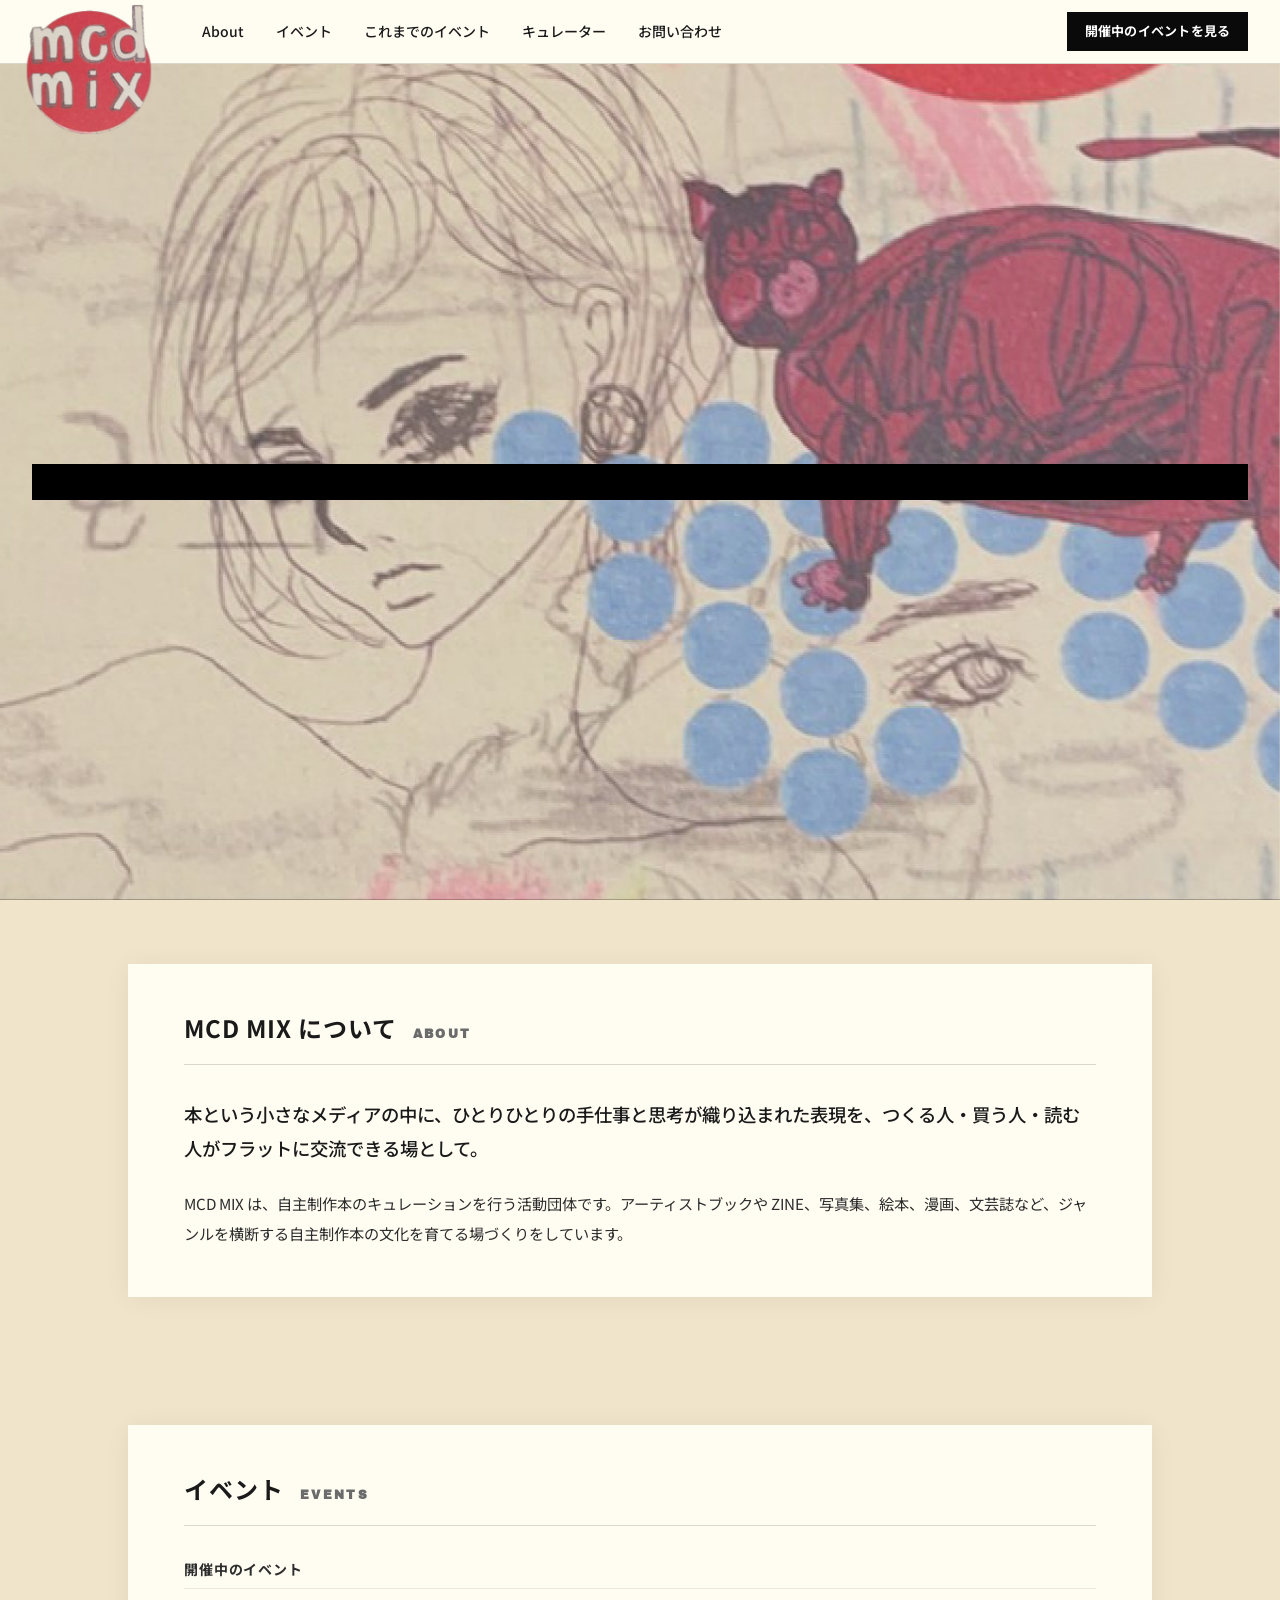
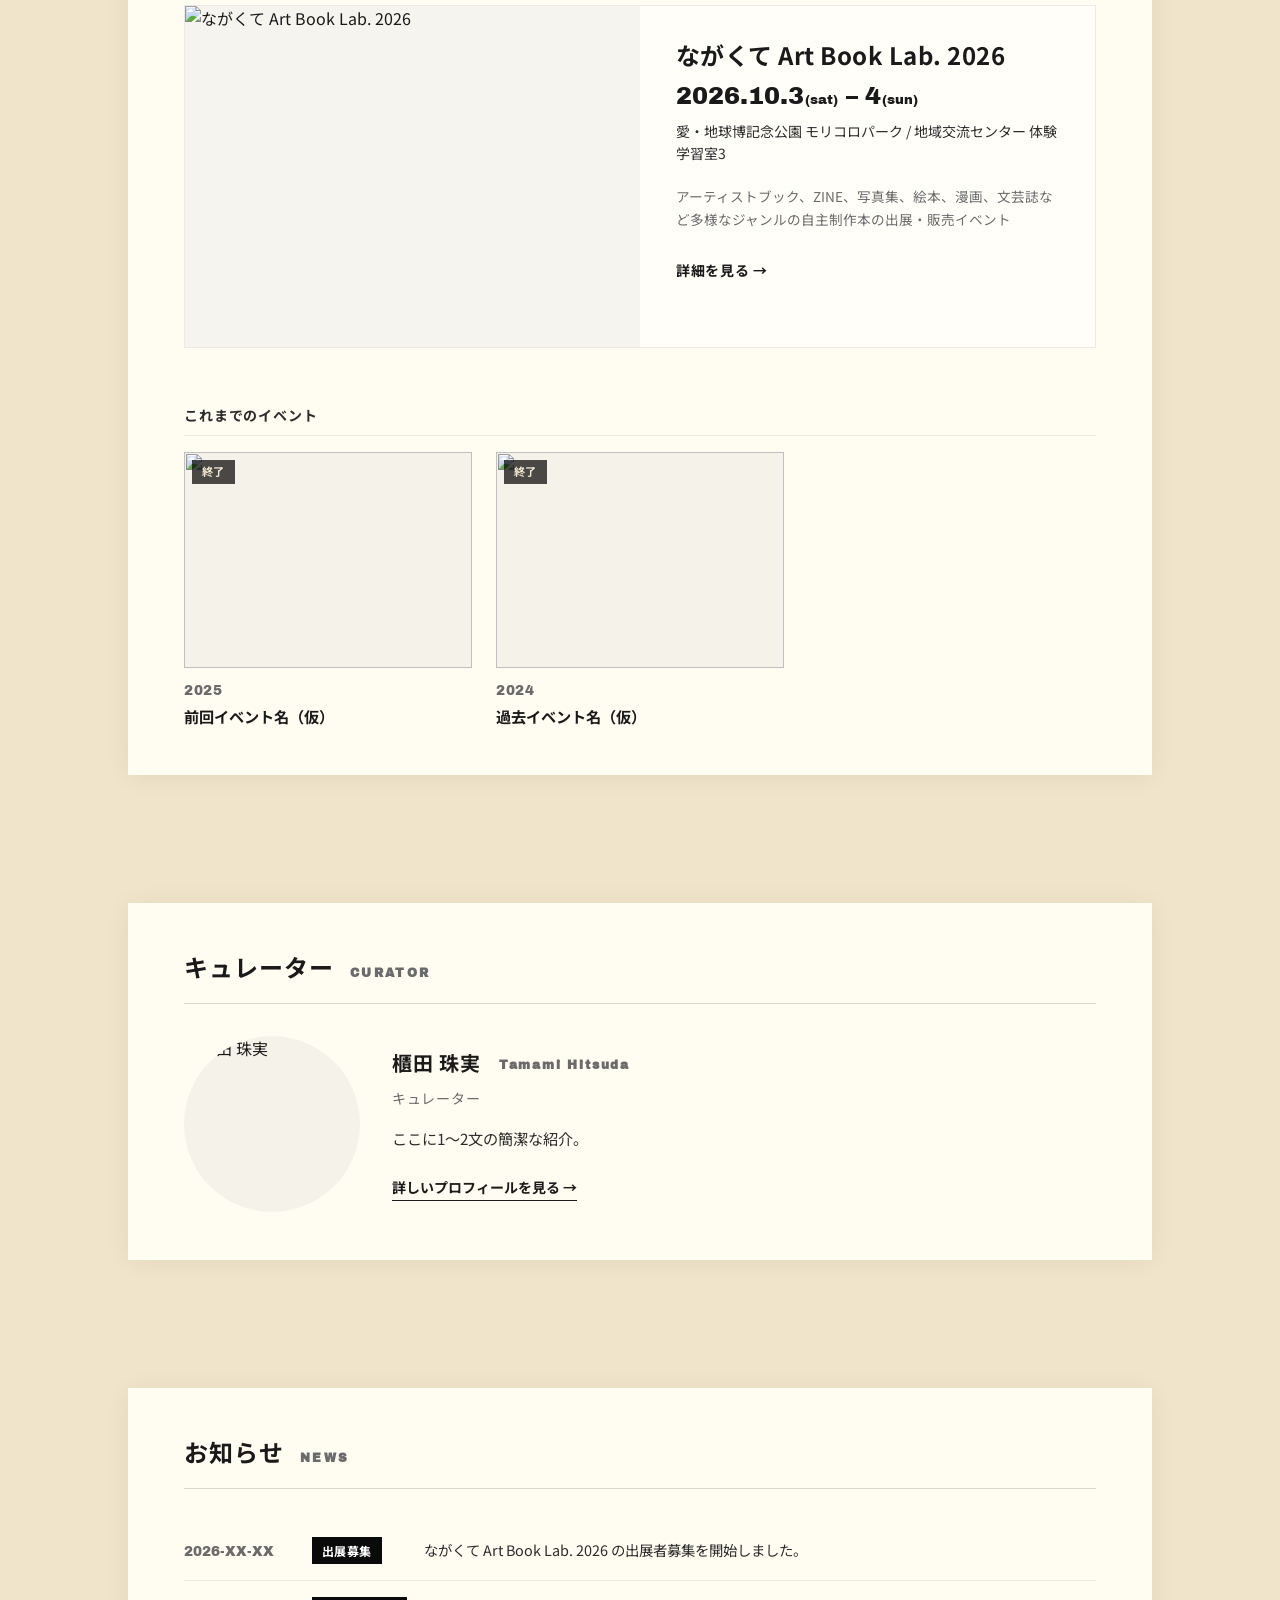
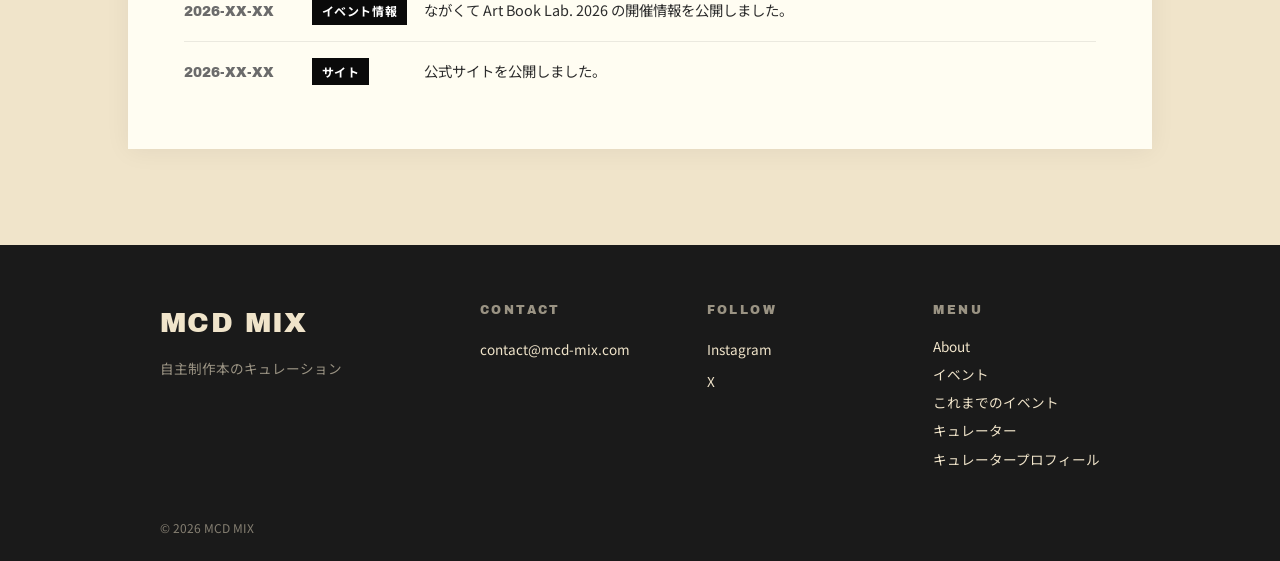
==== commit 35c69671: "Wrap brand-ticker in hero--brand (100vh container)" ====
--- a/index.html
+++ b/index.html
@@ -41,9 +41,11 @@
     </div>
   </header>
 
-  <section class="brand-ticker" aria-label="MCD MIX">
-    <div class="brand-ticker__track">
-      <span class="brand-ticker__text">MCD MIX  ·  自主制作本のキュレーション  ·  Artbook Lab. ながくて  ·  </span>
+  <section class="hero hero--brand" aria-label="MCD MIX">
+    <div class="brand-ticker">
+      <div class="brand-ticker__track">
+        <span class="brand-ticker__text">MCD MIX  ·  自主制作本のキュレーション  ·  Artbook Lab. ながくて  ·  </span>
+      </div>
     </div>
   </section>
 
--- a/css/top.css
+++ b/css/top.css
@@ -400,3 +400,37 @@
 
   .footer__main { grid-template-columns: 1fr; gap: 2rem; }
 }
+
+
+/* =========================================================
+   Brand Ticker (黒帯 × 右→左スクロール)
+   ========================================================= */
+.brand-ticker {
+  position: relative;
+  z-index: var(--z-content);
+  width: 100%;
+  background: #000;
+  color: #fff;
+  overflow: hidden;
+  white-space: nowrap;
+  font-family: var(--font-jp);
+  font-size: 0.9rem;
+  letter-spacing: 0.08em;
+  font-weight: 500;
+  padding: 0.4rem 0;
+}
+
+.brand-ticker__track {
+  display: inline-block;
+  padding-left: 100%;
+  animation: brand-ticker-flow 30s linear infinite;
+}
+
+.brand-ticker__text {
+  display: inline-block;
+}
+
+@keyframes brand-ticker-flow {
+  0%   { transform: translate3d(0, 0, 0); }
+  100% { transform: translate3d(-100%, 0, 0); }
+}
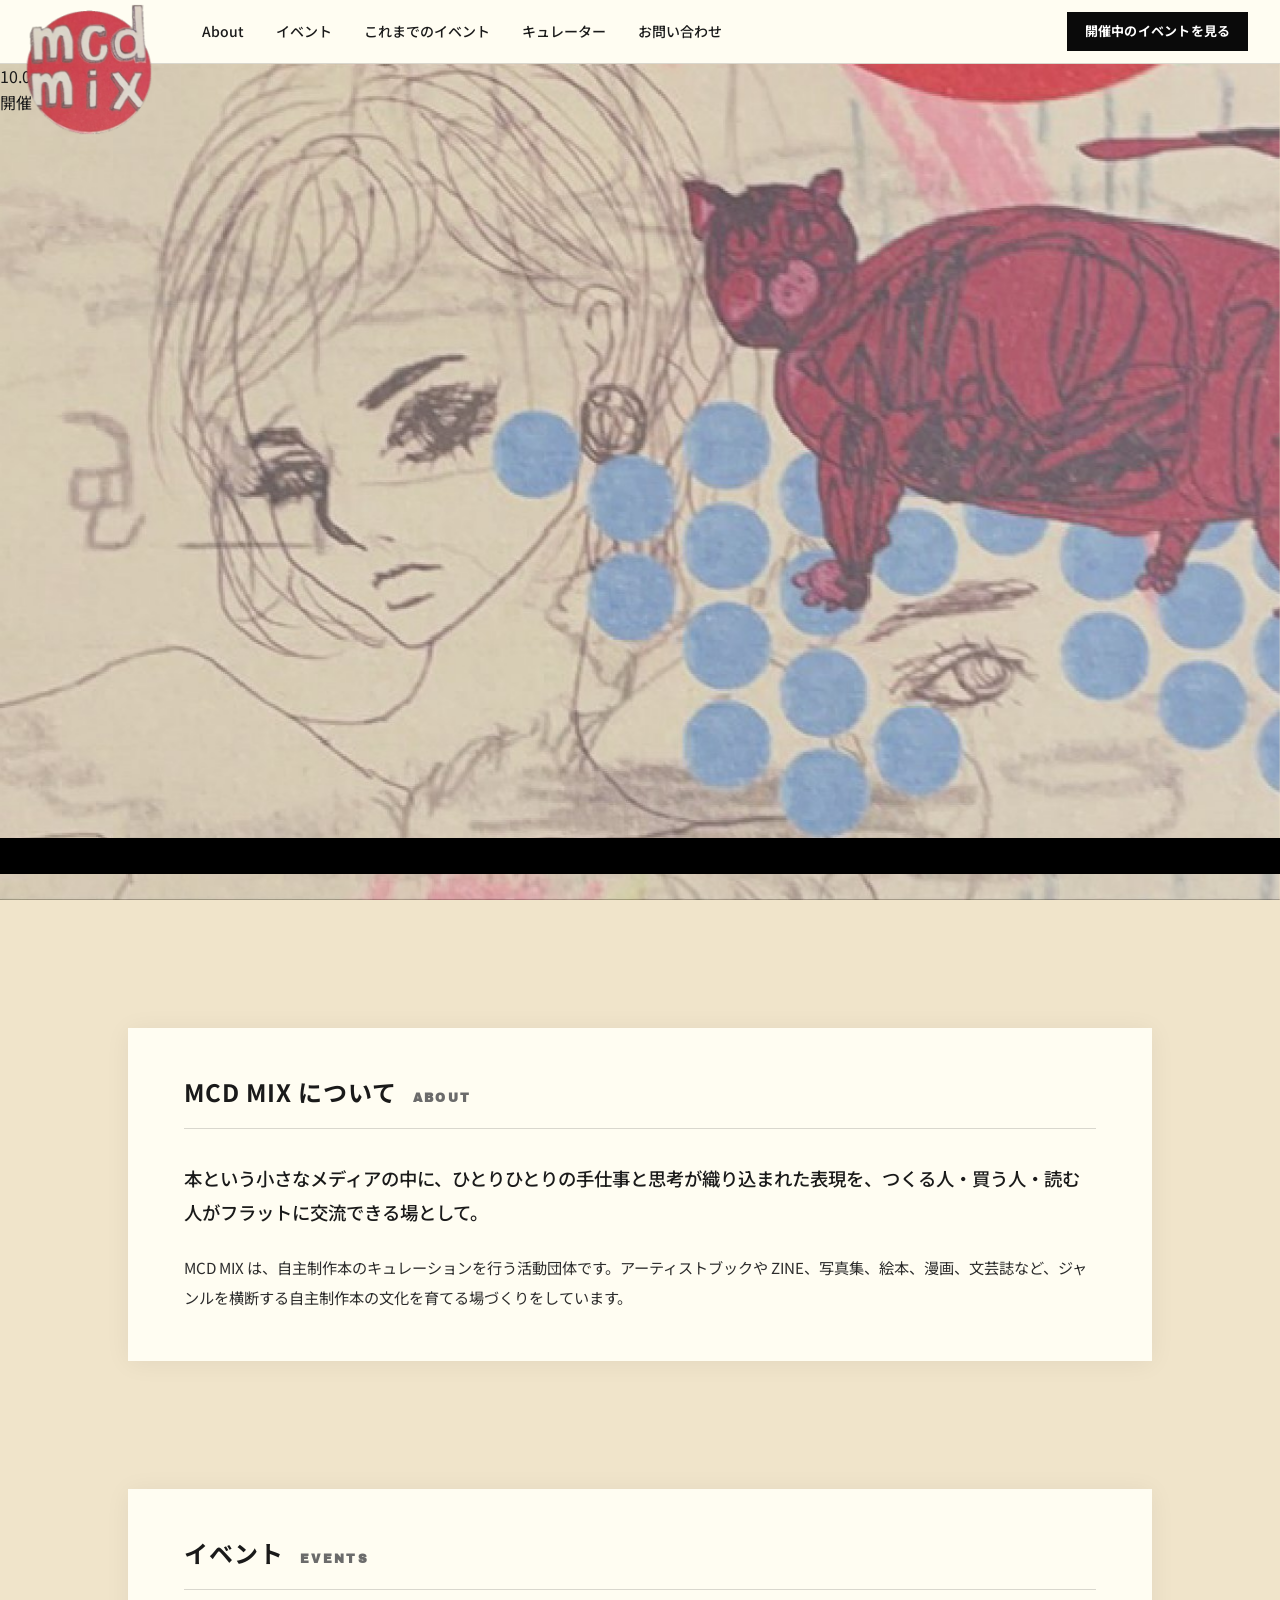
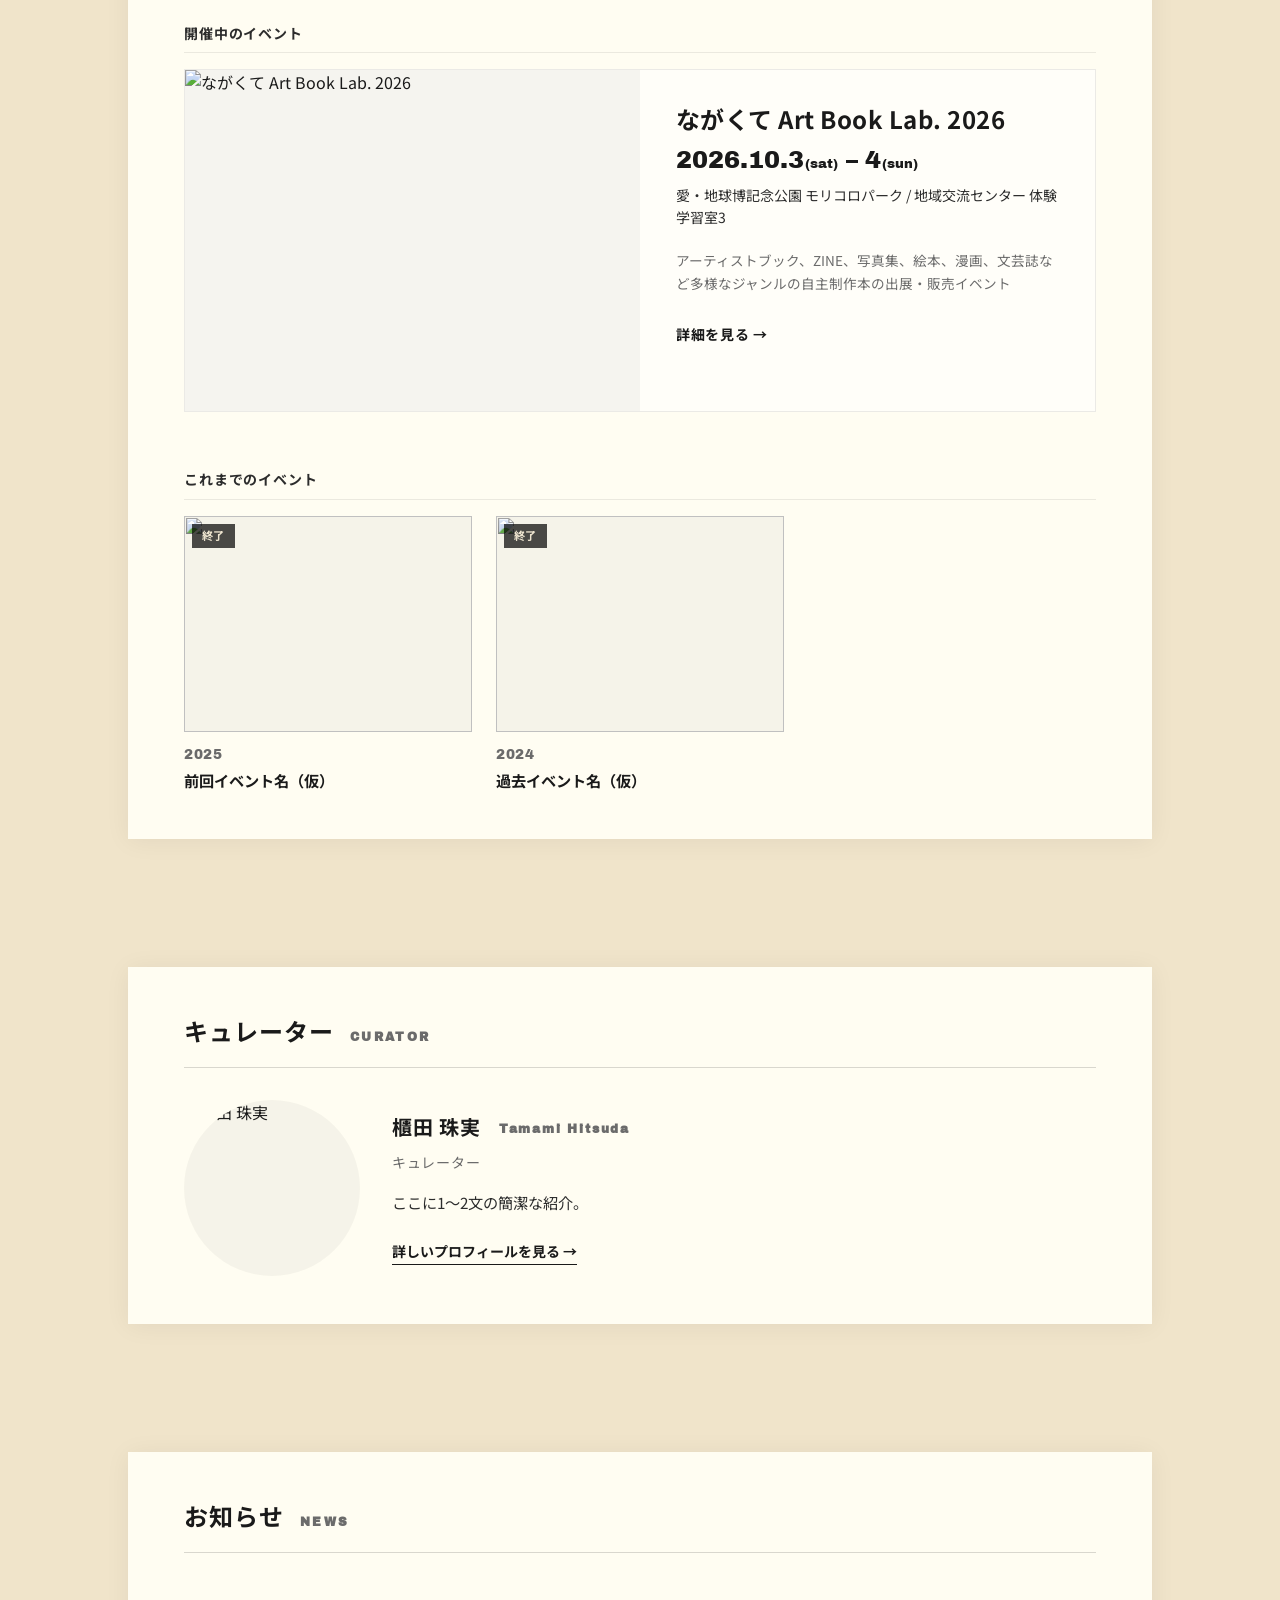
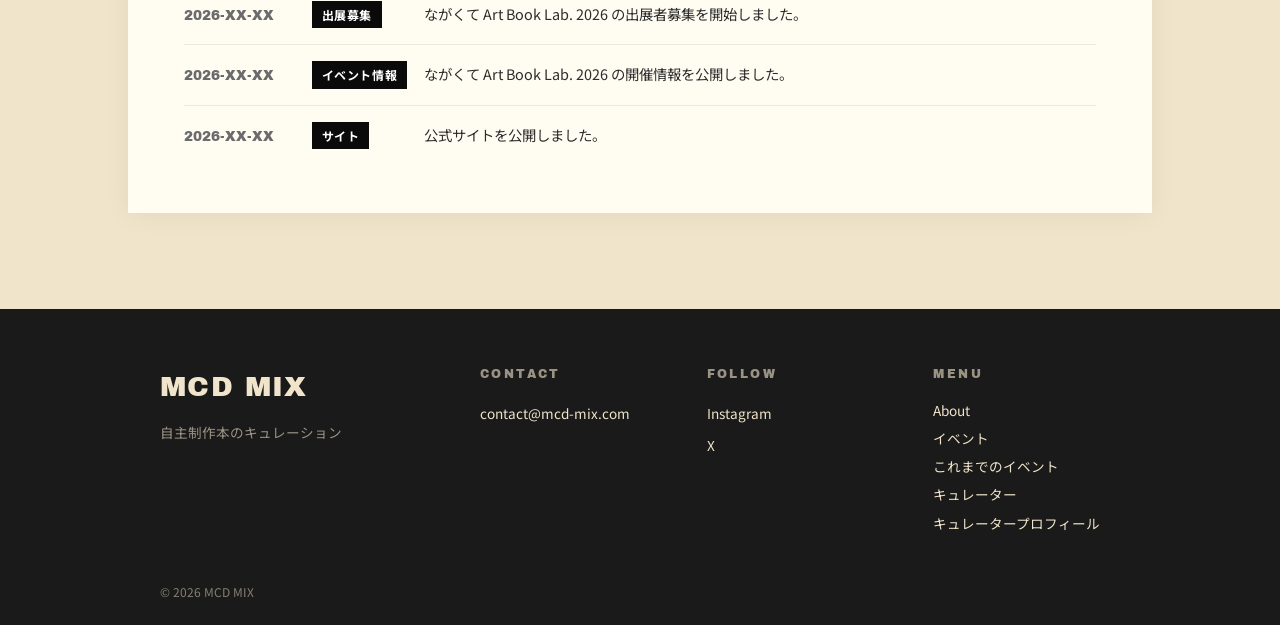
==== commit 0c6929a0: "Add top-left vertical caption (10.03~04 Art Book / Kaisai)" ====
--- a/index.html
+++ b/index.html
@@ -42,6 +42,10 @@
   </header>
 
   <section class="hero hero--brand" aria-label="MCD MIX">
+    <div class="brand-hero__caption" aria-label="開催情報">
+      <p class="brand-hero__caption-line">10.03〜04 Art Book</p>
+      <p class="brand-hero__caption-line">開催</p>
+    </div>
     <div class="brand-ticker">
       <div class="brand-ticker__track">
         <span class="brand-ticker__text">MCD MIX  ·  自主制作本のキュレーション  ·  Artbook Lab. ながくて  ·  </span>
--- a/css/style.css
+++ b/css/style.css
@@ -117,7 +117,6 @@
   display: block;
   transition: transform 0.2s ease;
 }
-.header__logo:hover { transform: rotate(-3deg) scale(1.02); }
 .header__logo img { width: 100%; height: 100%; object-fit: contain; }
 
 .header__nav { flex: 1; }
--- a/css/top.css
+++ b/css/top.css
@@ -5,12 +5,16 @@
 
 /* HERO（ブランド版） */
 .hero--brand {
-  height: auto;
-  min-height: calc(100vh - var(--header-height));
-  display: flex;
-  align-items: center;
-  justify-content: center;
-  padding: 6rem var(--container-pad-x);
+  position: relative;
+  height: 100vh;
+  padding: 0;
+}
+
+.hero--brand .brand-ticker {
+  position: absolute;
+  left: 0;
+  right: 0;
+  bottom: 10vh;
 }
 
 .hero-brand__inner {
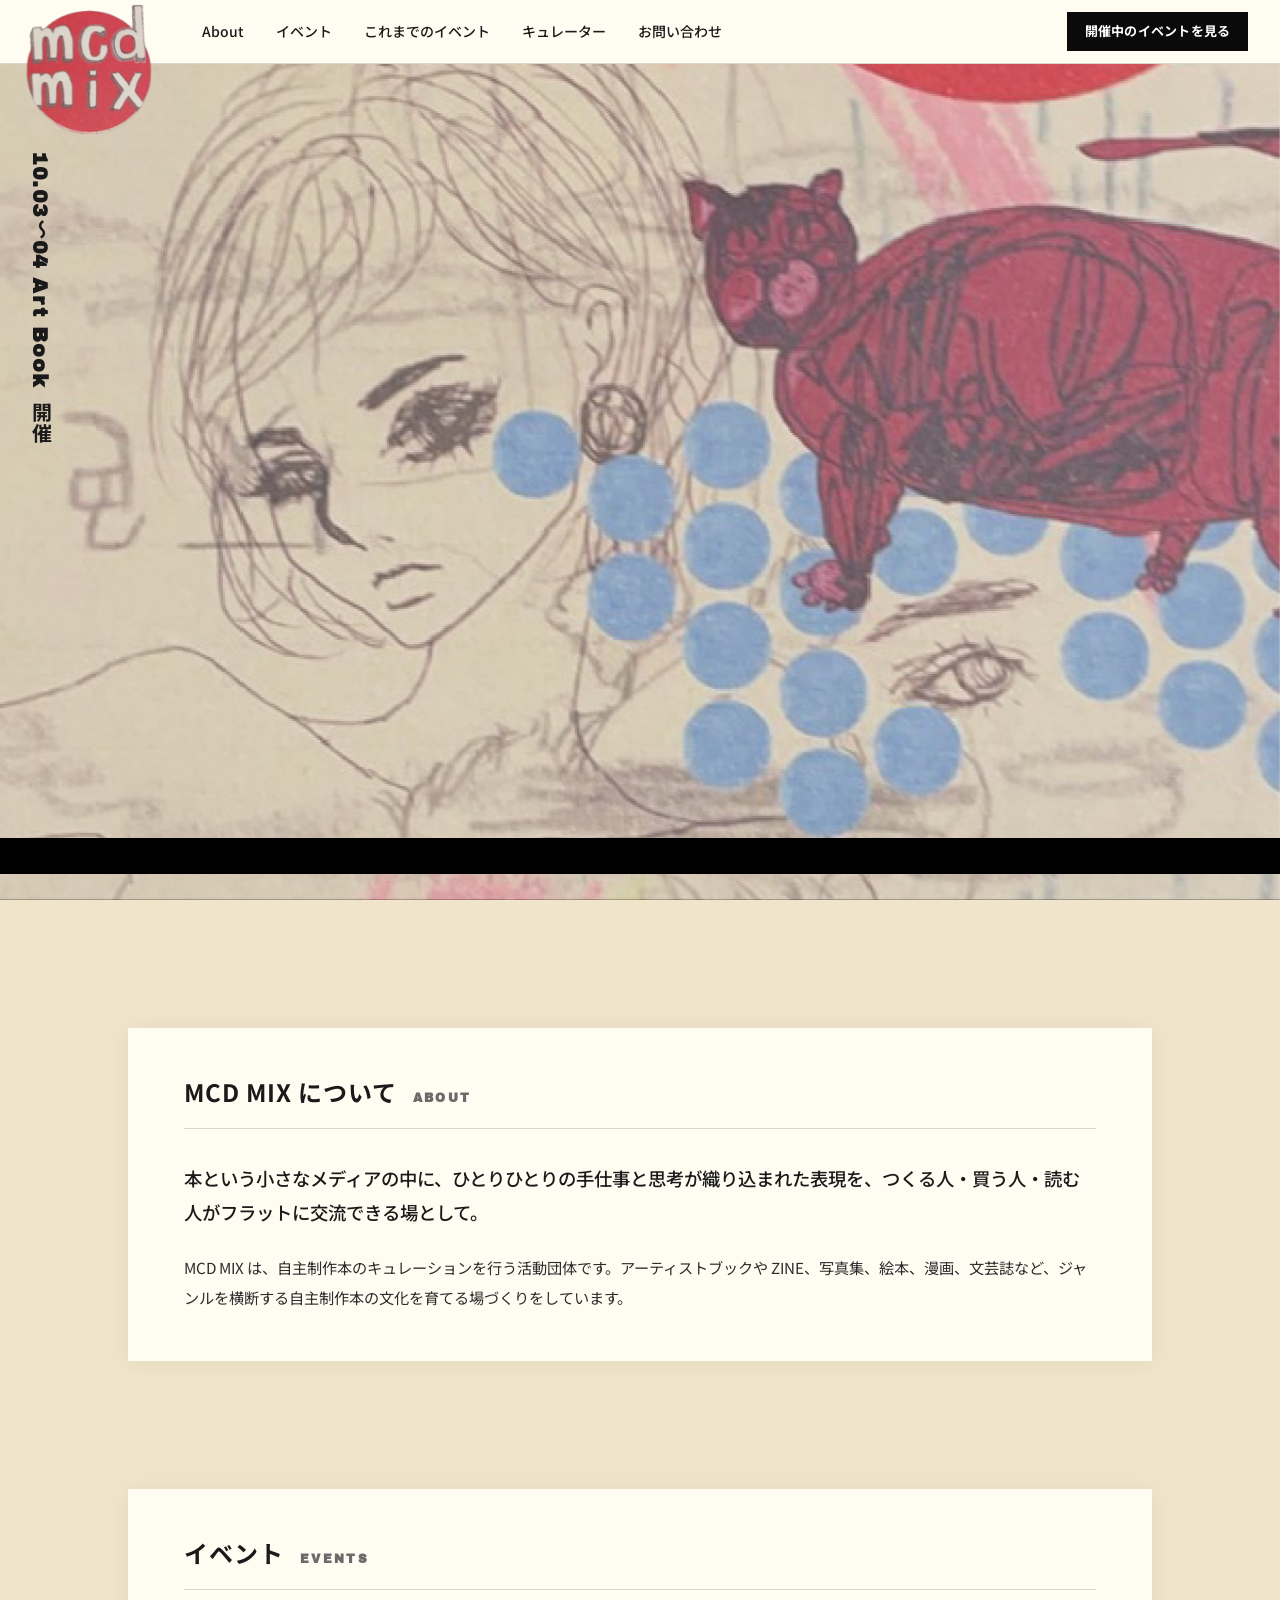
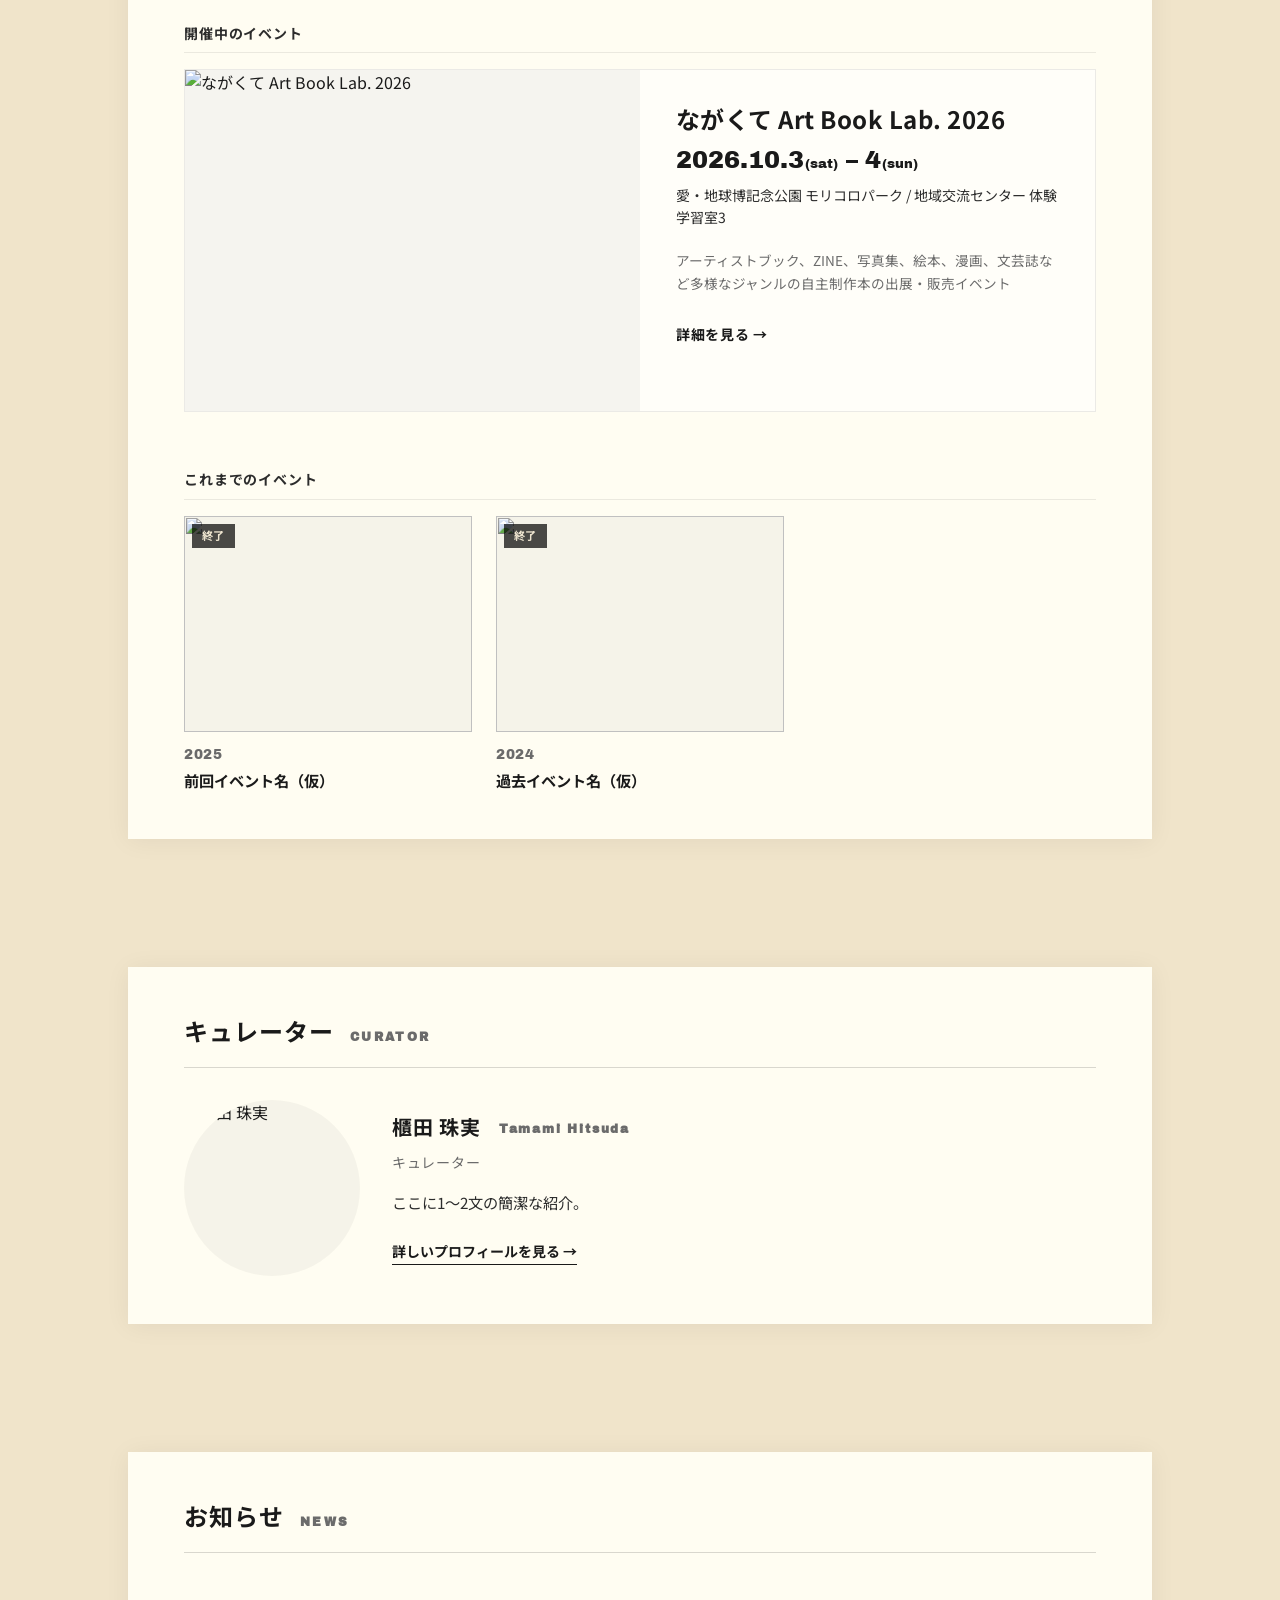
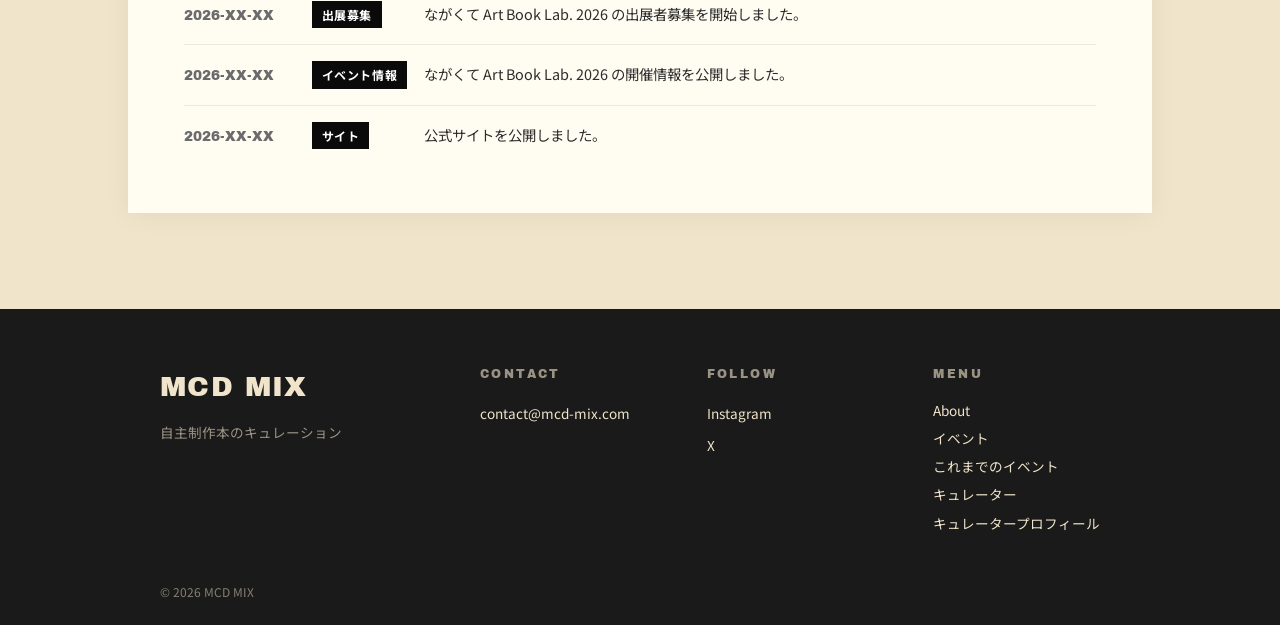
==== commit 81b5d04e: "Update ticker text to event date + venue + recruiting message" ====
--- a/index.html
+++ b/index.html
@@ -48,7 +48,7 @@
     </div>
     <div class="brand-ticker">
       <div class="brand-ticker__track">
-        <span class="brand-ticker__text">MCD MIX  ·  自主制作本のキュレーション  ·  Artbook Lab. ながくて  ·  </span>
+        <span class="brand-ticker__text">10月3日(土)〜4日(日)：愛・地球博記念公園にて「ながくてArt Book Lab開催〜出展者募集中〜」   </span>
       </div>
     </div>
   </section>
--- a/css/top.css
+++ b/css/top.css
@@ -15,6 +15,7 @@
   left: 0;
   right: 0;
   bottom: 10vh;
+  width: 100%;
 }
 
 .hero-brand__inner {
@@ -375,9 +376,6 @@
 
 /* モバイル対応 */
 @media (max-width: 768px) {
-  .hero--brand {
-    padding: 4rem var(--container-pad-x);
-  }
   .hero-brand__tagline { font-size: 1rem; }
   .hero-brand__title { font-size: clamp(3rem, 14vw, 5rem); }
 
@@ -438,3 +436,28 @@
   0%   { transform: translate3d(0, 0, 0); }
   100% { transform: translate3d(-100%, 0, 0); }
 }
+
+
+/* Brand Hero caption (top-left vertical text) */
+.brand-hero__caption {
+  position: absolute;
+  top: calc(var(--header-height) + 1.5rem);
+  left: 1.5rem;
+  display: flex;
+  flex-direction: column;
+  gap: 0.8rem;
+  z-index: 1;
+  pointer-events: none;
+  color: var(--color-ink);
+}
+
+.brand-hero__caption-line {
+  writing-mode: vertical-rl;
+  text-orientation: mixed;
+  font-family: var(--font-display);
+  font-size: 1.25rem;
+  font-weight: 700;
+  letter-spacing: 0.08em;
+  margin: 0;
+  white-space: nowrap;
+}
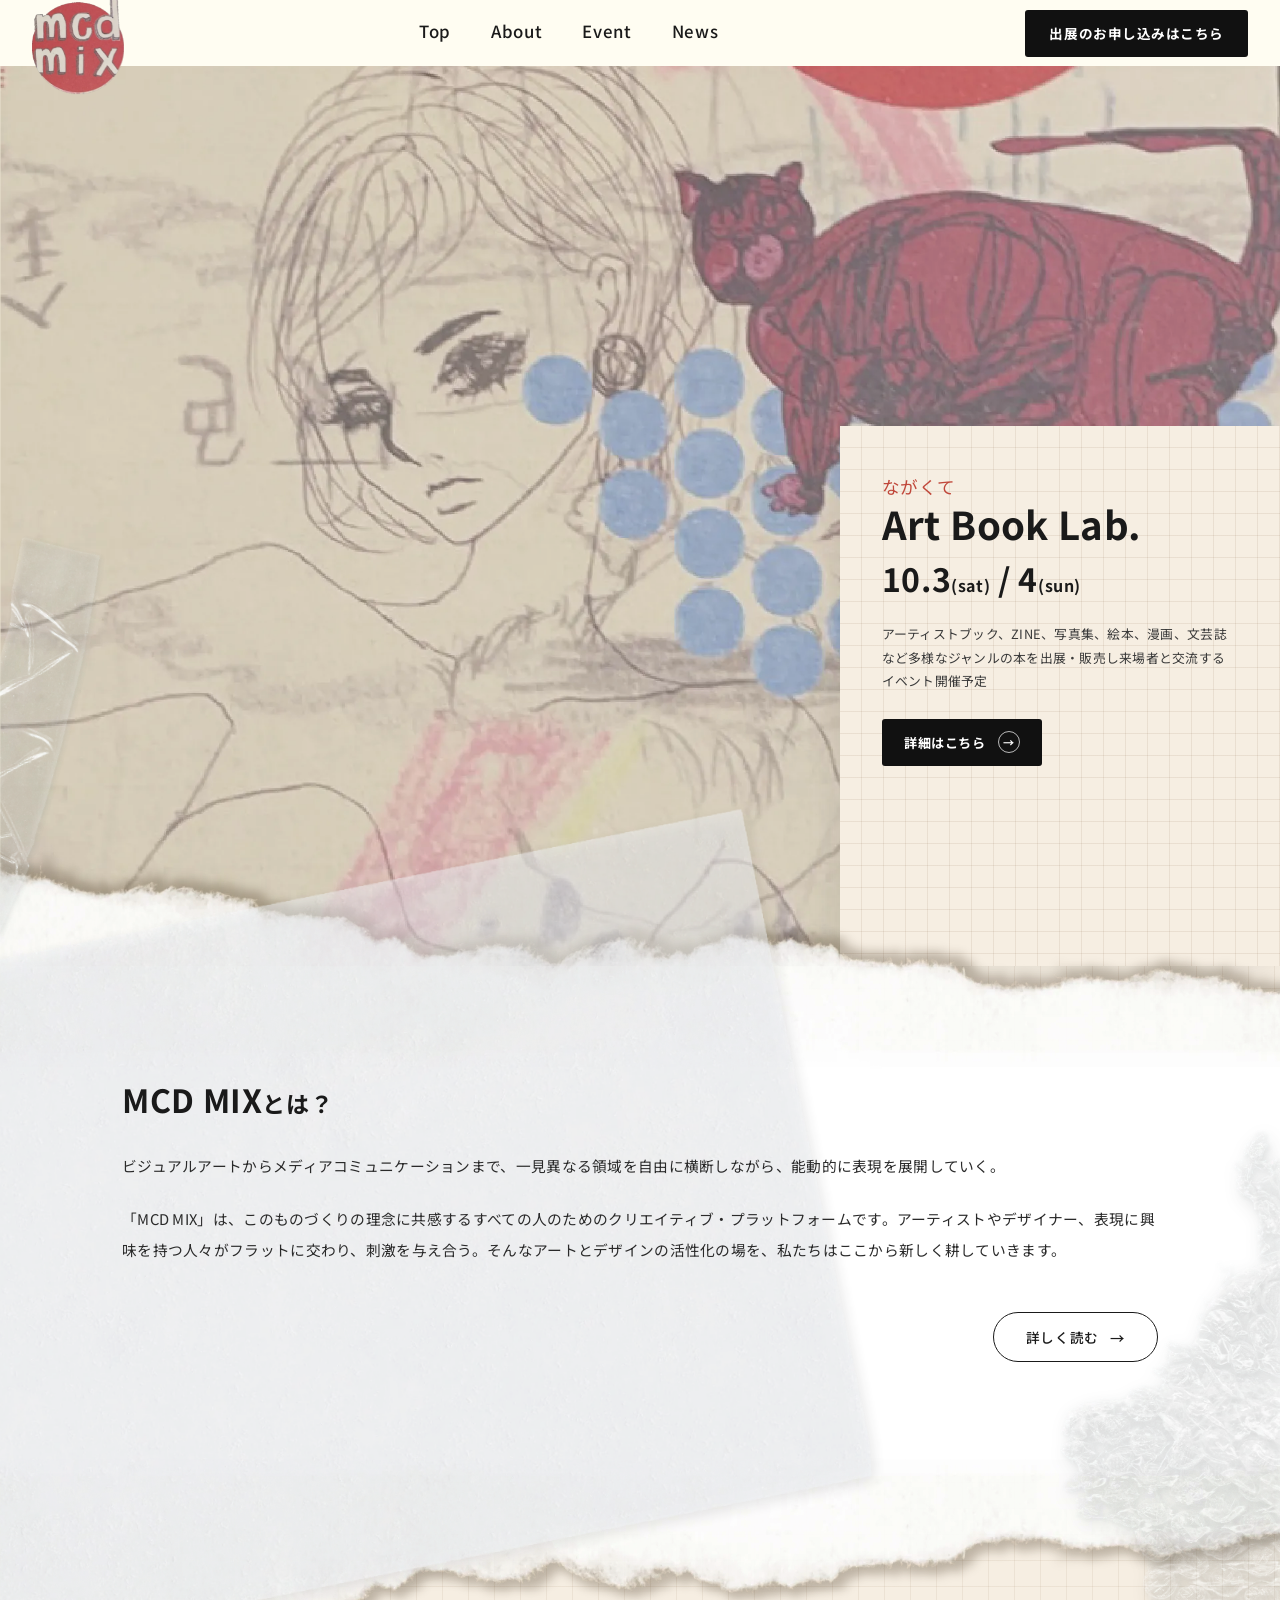
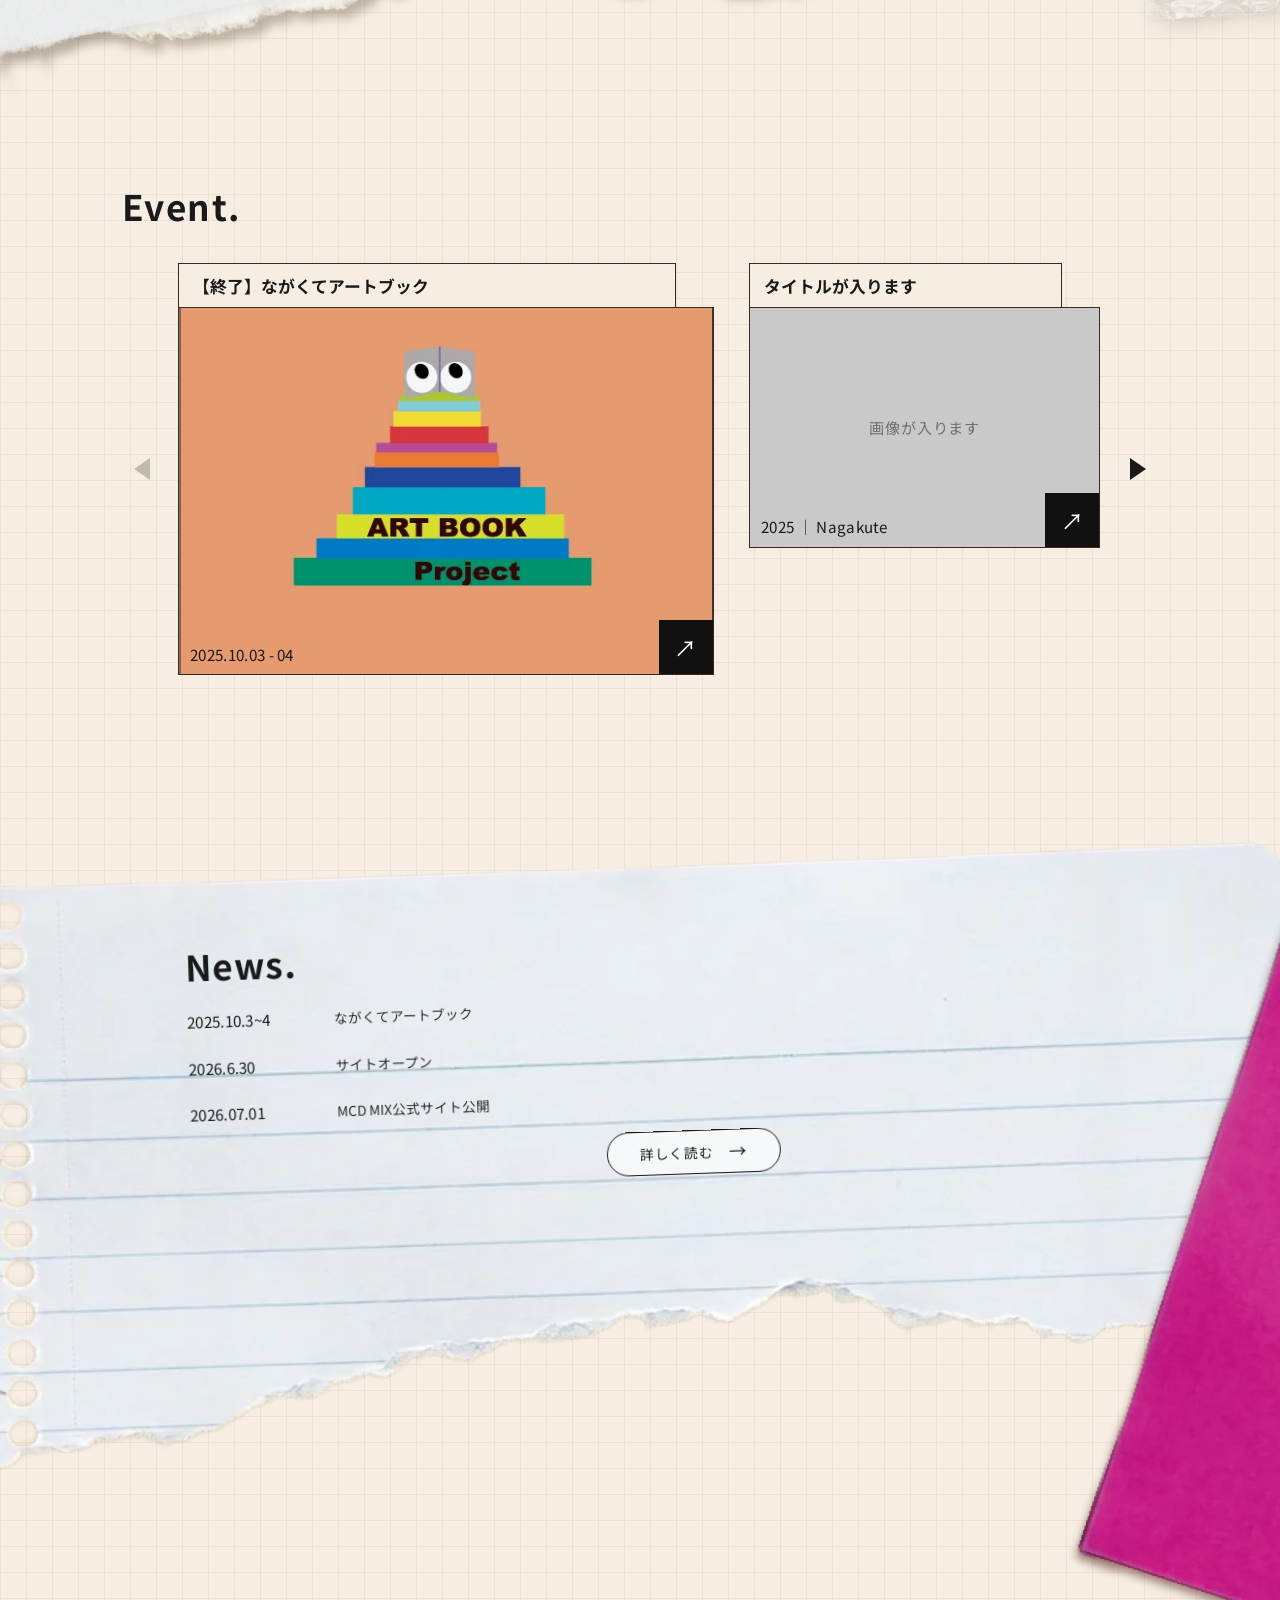
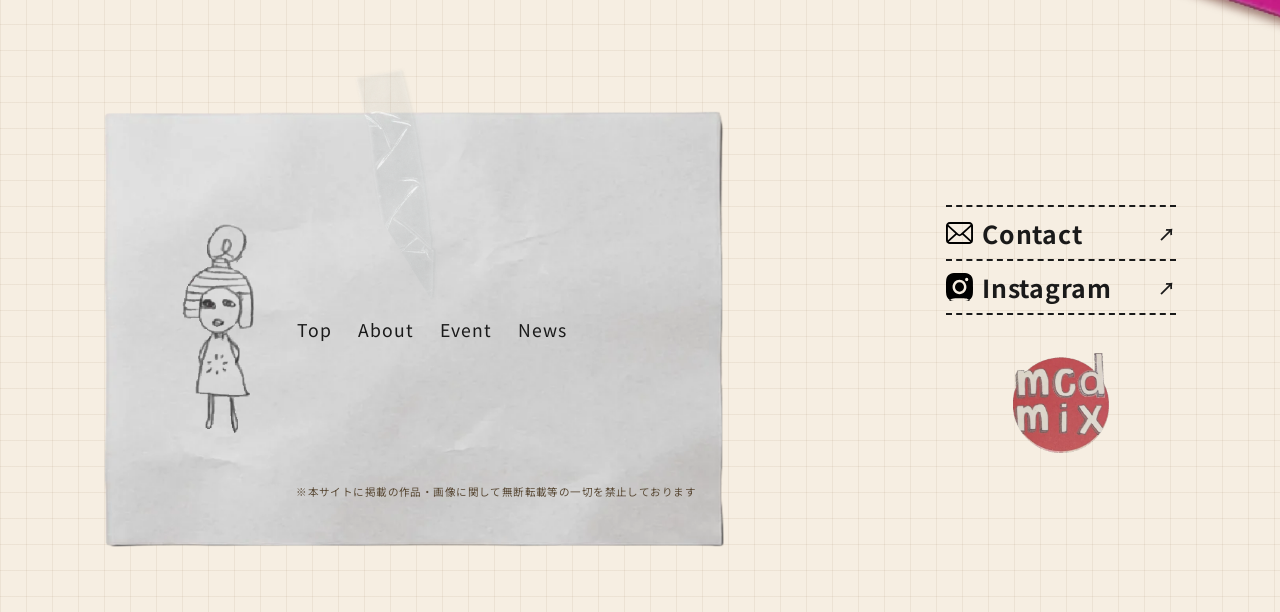
==== commit b32a097f: "Add files via upload" ====
--- a/index.html
+++ b/index.html
@@ -3,228 +3,1262 @@
 <head>
   <meta charset="UTF-8">
   <meta name="viewport" content="width=device-width, initial-scale=1.0">
-  <title>MCD MIX / 自主制作本のキュレーション</title>
-  <meta name="description" content="MCD MIX は、自主制作本（アーティストブック、ZINE、写真集、絵本、漫画、文芸誌など）の作り手と読み手が出会うイベントを企画・運営するキュレーション団体です。">
-
-  <meta property="og:title" content="MCD MIX / 自主制作本のキュレーション">
-  <meta property="og:description" content="自主制作本のキュレーションを行う MCD MIX の公式サイト。">
-  <meta property="og:type" content="website">
-
+  <title>MCD MIX — 組み立てプレビュー</title>
   <link rel="preconnect" href="https://fonts.googleapis.com">
   <link rel="preconnect" href="https://fonts.gstatic.com" crossorigin>
-  <link href="https://fonts.googleapis.com/css2?family=Archivo+Black&family=Noto+Sans+JP:wght@400;500;700;900&display=swap" rel="stylesheet">
-
-  <link rel="stylesheet" href="css/style.css">
-  <link rel="stylesheet" href="css/top.css">
+  <link href="https://fonts.googleapis.com/css2?family=Noto+Sans+JP:wght@400;500;700&display=swap" rel="stylesheet">
+  <style>
+    /* =========================================================
+       BASE（仮）— 後で base.css として切り出します
+       ========================================================= */
+    * { box-sizing: border-box; }
+    html, body { margin: 0; padding: 0; }
+    html { overflow-x: clip; }   /* 破れ紙108%幅やテープ左見切れによる横スクロールを抑止（clipでstickyを壊さない） */
+    /* リンクにもデフォルト（黒塗り）のカスタムカーソル */
+    a {
+      cursor: url("data:image/svg+xml,%3Csvg%20xmlns%3D%22http%3A//www.w3.org/2000/svg%22%20width%3D%2222%22%20height%3D%2226%22%20viewBox%3D%220%200%2089.85%20104.5%22%3E%3Cpolygon%20points%3D%221.58%202.24%2026.18%20102.34%2051.15%2072.47%2087.65%2058.95%201.58%202.24%22%20fill%3D%22%23211815%22%20stroke%3D%22%23fff%22%20stroke-miterlimit%3D%2210%22%20stroke-width%3D%222%22/%3E%3C/svg%3E") 2 2, pointer;
+    }
+    /* ボタンの上では黒白反転カーソル（白塗り＋黒縁） */
+    .site-header__cta, .hero__card-cta, .about__more, .news__more,
+    .event__card-link, .event__arrow, button, [role="button"] {
+      cursor: url("data:image/svg+xml,%3Csvg%20xmlns%3D%22http%3A//www.w3.org/2000/svg%22%20width%3D%2222%22%20height%3D%2226%22%20viewBox%3D%220%200%2089.85%20104.5%22%3E%3Cpolygon%20points%3D%221.58%202.24%2026.18%20102.34%2051.15%2072.47%2087.65%2058.95%201.58%202.24%22%20fill%3D%22%23fff%22%20stroke%3D%22%23211815%22%20stroke-miterlimit%3D%2210%22%20stroke-width%3D%222%22/%3E%3C/svg%3E") 2 2, pointer;
+    }
+    body {
+      background-color: #F6EEE2;
+      /* ページ共通の方眼グリッド（白い紙の下〜スライダーまで連続して見える） */
+      background-image:
+        linear-gradient(rgba(150, 120, 90, 0.10) 1px, transparent 1px),
+        linear-gradient(90deg, rgba(150, 120, 90, 0.10) 1px, transparent 1px);
+      background-size: 26px 26px;
+      min-height: 100vh;
+      overflow-x: clip;
+      font-family: "Noto Sans JP", sans-serif;
+      color: #1a1a1a;
+      /* カスタムマウスカーソル（SVG・先端を基点に） */
+      cursor: url("data:image/svg+xml,%3Csvg%20xmlns%3D%22http%3A//www.w3.org/2000/svg%22%20width%3D%2222%22%20height%3D%2226%22%20viewBox%3D%220%200%2089.85%20104.5%22%3E%3Cpolygon%20points%3D%221.58%202.24%2026.18%20102.34%2051.15%2072.47%2087.65%2058.95%201.58%202.24%22%20fill%3D%22%23211815%22%20stroke%3D%22%23fff%22%20stroke-miterlimit%3D%2210%22%20stroke-width%3D%222%22/%3E%3C/svg%3E") 2 2, auto;
+    }
+
+    /* =========================================================
+       PART 1 — Header / Top Navigation
+       ========================================================= */
+    .site-header {
+      position: sticky;
+      top: 0;
+      left: 0;
+      right: 0;
+      z-index: 100;
+      width: 100%;
+      background: #fffdf2;
+      overflow: visible;
+    }
+    .site-header__inner {
+      position: relative;
+      display: flex;
+      align-items: center;
+      justify-content: space-between;
+      gap: 1.5rem;
+      width: 100%;
+      padding: 0.6rem 2rem;
+    }
+    .site-header__logo {
+      position: absolute;
+      left: 2rem;
+      /* ヘッダー下端を基準に、ロゴ高さの30%だけ下へはみ出させる（高さ92px → 約28px下に出る） */
+      bottom: -28px;
+      display: block;
+      flex-shrink: 0;
+      line-height: 0;
+      z-index: 110;
+    }
+    .site-header__logo img { display: block; width: 92px; height: auto; object-fit: contain; }
+    /* ロゴが absolute になった分、nav 側がロゴ幅に被らないよう左に余白を確保 */
+    .site-header__inner { padding-left: calc(2rem + 80px + 1.5rem); }
+    .site-header__nav { flex: 1 1 auto; display: flex; justify-content: center; }
+    .site-header__nav-list {
+      display: flex; align-items: center; gap: 2.5rem;
+      margin: 0; padding: 0; list-style: none;
+    }
+    .site-header__nav-list a {
+      position: relative;
+      display: inline-block; text-decoration: none; color: #1a1a1a;
+      font-family: "Noto Sans JP", sans-serif;
+      font-size: 1.05rem; font-weight: 500; letter-spacing: 0.04em;
+      padding-bottom: 4px;
+    }
+    .site-header__nav-list a::after {
+      content: "";
+      position: absolute;
+      left: 0;
+      bottom: 0;
+      width: 100%;
+      height: 1.5px;
+      background: #1a1a1a;
+      transform: scaleX(0);
+      transform-origin: left center;
+      transition: transform 0.28s ease;
+    }
+    .site-header__nav-list a:hover::after { transform: scaleX(1); }
+    .site-header__cta {
+      flex-shrink: 0; display: inline-block; padding: 0.85rem 1.5rem;
+      background: #111; color: #fff; text-decoration: none;
+      font-family: "Noto Sans JP", sans-serif; font-size: 0.85rem;
+      font-weight: 700; letter-spacing: 0.04em; white-space: nowrap;
+      border-radius: 3px; transition: opacity 0.2s ease;
+    }
+    .site-header__cta:hover { opacity: 0.85; }
+    /* ハンバーガーボタン（PCでは非表示） */
+    .site-header__burger {
+      display: none;
+      flex-direction: column;
+      justify-content: center;
+      gap: 5px;
+      width: 40px;
+      height: 40px;
+      padding: 9px;
+      margin-left: auto;
+      background: transparent;
+      border: none;
+      cursor: pointer;
+      z-index: 120;
+    }
+    .site-header__burger span {
+      display: block;
+      width: 100%;
+      height: 2px;
+      background: #1a1a1a;
+      border-radius: 2px;
+      transition: transform 0.25s ease, opacity 0.2s ease;
+    }
+    .site-header.is-open .site-header__burger span:nth-child(1) { transform: translateY(7px) rotate(45deg); }
+    .site-header.is-open .site-header__burger span:nth-child(2) { opacity: 0; }
+    .site-header.is-open .site-header__burger span:nth-child(3) { transform: translateY(-7px) rotate(-45deg); }
+    /* SPメニューのフェードイン */
+    @keyframes spMenuFade { from { opacity: 0; } to { opacity: 1; } }
+    @keyframes spItemRise { from { opacity: 0; transform: translateY(10px); } to { opacity: 1; transform: translateY(0); } }
+    @media (max-width: 860px) {
+      .site-header__inner { padding: 0.6rem 1.25rem; padding-left: calc(1.25rem + 78px + 1rem); }
+      .site-header__burger { display: inline-flex; }
+      /* 閉じている時は nav と CTA を隠す */
+      .site-header__nav, .site-header__cta { display: none; }
+      /* 開いた時：全画面オーバーレイ（ロゴ左・nav左寄せ・CTA下・×右上） */
+      .site-header.is-open {
+        position: fixed;
+        inset: 0;
+        height: 100vh;
+        height: 100dvh;
+        background: #F6EEE2;
+        z-index: 300;
+        overflow-y: auto;
+        animation: spMenuFade 0.3s ease both;
+      }
+      .site-header.is-open .site-header__inner {
+        display: grid;
+        grid-template-columns: auto auto;
+        grid-auto-rows: min-content;
+        align-content: center;
+        justify-content: center;
+        align-items: center;
+        gap: 1.8rem 3rem;
+        width: 100%;
+        height: 100%;
+        padding: 2rem 1.5rem;
+      }
+      .site-header.is-open .site-header__logo {
+        position: static;
+        grid-column: 1;
+        grid-row: 1 / 3;
+        justify-self: center;
+      }
+      .site-header.is-open .site-header__logo img { width: 118px; }
+      .site-header.is-open .site-header__nav { display: flex; grid-column: 2; grid-row: 1; }
+      .site-header.is-open .site-header__nav-list { flex-direction: column; align-items: flex-start; gap: 1.5rem; }
+      .site-header.is-open .site-header__nav-list a { font-size: 1.55rem; }
+      .site-header.is-open .site-header__cta { display: inline-flex; grid-column: 2; grid-row: 2; justify-self: start; }
+      /* 項目をふわっと順番に表示 */
+      .site-header.is-open .site-header__nav-list li,
+      .site-header.is-open .site-header__cta { animation: spItemRise 0.4s ease both; }
+      .site-header.is-open .site-header__nav-list li:nth-child(1) { animation-delay: 0.08s; }
+      .site-header.is-open .site-header__nav-list li:nth-child(2) { animation-delay: 0.14s; }
+      .site-header.is-open .site-header__nav-list li:nth-child(3) { animation-delay: 0.20s; }
+      .site-header.is-open .site-header__nav-list li:nth-child(4) { animation-delay: 0.26s; }
+      .site-header.is-open .site-header__cta { animation-delay: 0.32s; }
+      .site-header.is-open .site-header__burger {
+        position: fixed;
+        top: 1.25rem;
+        right: 1.4rem;
+        transform: scale(1.3);
+        transform-origin: top right;
+      }
+    }
+    @media (max-width: 560px) {
+      .site-header__logo img { width: 60px; }
+      .site-header__logo { bottom: -18px; left: 1.25rem; }
+      .site-header__inner { padding-left: calc(1.25rem + 60px + 0.85rem); }
+    }
+
+    /* =========================================================
+       PART 2 — Hero（100vh：コラージュ背景 + イベントカード + 破れ目）
+       ========================================================= */
+    .hero {
+      position: relative;
+      height: 100vh;
+      min-height: 560px;
+      overflow: visible;
+      background: #e9e1d0;
+    }
+    /* コラージュは clip したいので bg だけ overflow hidden */
+    .hero__clip {
+      position: absolute;
+      inset: 0;
+      overflow: hidden;
+      z-index: 1;
+    }
+
+    /* 背景コラージュ */
+    .hero__bg {
+      position: absolute;
+      inset: 0;
+      z-index: 1;
+    }
+    .hero__bg img {
+      width: 100%;
+      height: 100%;
+      object-fit: cover;
+      object-position: center 18%;
+      display: block;
+    }
+
+    /* 右側イベントカード（下げて縦に伸ばす） */
+    .hero__card {
+      position: absolute;
+      z-index: 2;
+      top: 40%;
+      right: 0;
+      bottom: 0;
+      width: min(440px, 46vw);
+      background-color: #F6EEE2;
+      /* 方眼ノート風の罫線（クリーム地の上に薄いグリッド） */
+      background-image:
+        linear-gradient(rgba(150, 120, 90, 0.13) 1px, transparent 1px),
+        linear-gradient(90deg, rgba(150, 120, 90, 0.13) 1px, transparent 1px);
+      background-size: 22px 22px;
+      background-position: -1px -1px;
+      padding: 3rem 2.6rem 6rem;   /* 下に伸ばす（下端が紙の手前まで） */
+      box-shadow: -6px 8px 30px rgba(0,0,0,0.07);
+    }
+    .hero__card-sub {
+      margin: 0 0 0.15rem;
+      font-family: "Noto Sans JP", sans-serif;
+      font-size: 1.1rem;
+      color: #c0473a;
+      letter-spacing: 0.04em;
+    }
+    .hero__card-title {
+      margin: 0 0 0.7rem;
+      font-family: "Noto Sans JP", sans-serif;
+      font-size: 2.4rem;
+      font-weight: 700;
+      line-height: 1.1;
+      color: #1a1a1a;
+      letter-spacing: 0.01em;
+    }
+    .hero__card-date {
+      margin: 0 0 1.3rem;
+      font-family: "Noto Sans JP", sans-serif;
+      font-size: 2rem;
+      font-weight: 700;
+      color: #1a1a1a;
+      letter-spacing: 0.02em;
+    }
+    .hero__card-date .day {
+      font-size: 1rem;
+      font-weight: 700;
+      vertical-align: baseline;
+    }
+    .hero__card-desc {
+      margin: 0 0 1.6rem;
+      font-family: "Noto Sans JP", sans-serif;
+      font-size: 0.8rem;
+      line-height: 1.85;
+      color: #3a3a3a;
+      letter-spacing: 0.02em;
+    }
+    .hero__card-cta {
+      display: inline-flex;
+      align-items: center;
+      gap: 0.8rem;
+      padding: 0.8rem 1.4rem;
+      background: #111;
+      color: #fff;
+      text-decoration: none;
+      font-family: "Noto Sans JP", sans-serif;
+      font-size: 0.82rem;
+      font-weight: 700;
+      letter-spacing: 0.04em;
+      border-radius: 3px;
+      transition: opacity 0.2s ease;
+    }
+    .hero__card-cta:hover { opacity: 0.85; }
+    .hero__card-cta .arrow {
+      display: inline-flex; align-items: center; justify-content: center;
+      width: 22px; height: 22px; border-radius: 50%;
+      border: 1px solid rgba(255,255,255,0.7);
+      font-size: 0.7rem;
+    }
+
+    /* 装飾テープ（破れ目に重なる位置に貼る） */
+    .hero__tape {
+      position: absolute;
+      z-index: 20;
+      bottom: 3%; left: -30px;
+      width: 130px;
+      transform: rotate(-9deg);
+      opacity: 0.9;
+      pointer-events: none;
+    }
+    .hero__tape img { width: 100%; height: auto; display: block; }
+    /* PCではテープを大きく */
+    @media (min-width: 769px) {
+      .hero__tape { width: 180px; left: -40px; }
+    }
+
+    /* =========================================================
+       PART 3 — About（MCD MIXとは？）破れた上端で Hero と繋ぐ
+       ========================================================= */
+    .about {
+      position: relative;
+      z-index: 6;
+      /* 白背景はここに置かない（破れ紙の透明部分からコラージュを見せるため） */
+      margin-top: -16vw;          /* 破れ紙をコラージュに重ねる（カードのボタンに被らない量） */
+    }
+    /* 破れエッジ画像（torn-solid.png：上=透明→裂け目→白い本体で終わる） */
+    .about__torn {
+      position: relative;
+      z-index: 1;
+      line-height: 0;
+      margin-bottom: -1px;
+    }
+    .about__torn img {
+      width: 112%;
+      margin-left: -4%;
+      height: auto;
+      display: block;
+    }
+    /* 白い本体（torn-thin の白い下端に密着、白はCSSで伸ばす） */
+    .about__inner {
+      position: relative;
+      /* z-index を指定しない＝スタッキングコンテキストを作らない（中の文字を外に出せる） */
+      background: #ffffff;
+      margin-top: -1px;
+      padding: 0.5rem 2rem 6rem;
+    }
+    .about__container {
+      position: relative;
+      z-index: 5;            /* 文字をトレーシングペーパー(4)より手前へ。innerが文脈を作らないので有効 */
+      max-width: 1100px;
+      margin: 0 auto;
+      padding: 0 2rem;
+    }
+    .about__title {
+      position: relative;
+      z-index: 6;            /* transformでスタッキングコンテキスト化するため明示的に手前へ */
+      font-family: "Noto Sans JP", sans-serif;
+      font-size: 2rem;
+      font-weight: 700;
+      color: #1a1a1a;
+      letter-spacing: 0.02em;
+      margin: 0 0 1.8rem;
+      /* 本文と同じ左位置から始め、左基点でほんの少し傾ける */
+      text-align: left;
+      transform: rotate(0.5deg);
+      transform-origin: left bottom;
+    }
+    .about__title-suffix {
+      font-size: 0.72em;   /* 「とは？」だけ少し小さく */
+    }
+    .about__body p {
+      font-family: "Noto Sans JP", sans-serif;
+      font-size: 0.92rem;
+      line-height: 2.1;
+      color: #2a2a2a;
+      letter-spacing: 0.02em;
+      margin: 0 0 1.4rem;
+    }
+    .about__more {
+      display: inline-flex;
+      align-items: center;
+      gap: 0.7rem;
+      margin-top: 1.5rem;
+      padding: 0.85rem 2rem;
+      border: 1px solid #1a1a1a;
+      border-radius: 999px;
+      background: #ffffff;
+      color: #1a1a1a;
+      text-decoration: none;
+      font-family: "Noto Sans JP", sans-serif;
+      font-size: 0.85rem;
+      font-weight: 500;
+      letter-spacing: 0.05em;
+      transition: background 0.2s ease, color 0.2s ease;
+    }
+    /* ボタンを右寄せにする（親をflex化） */
+    .about__more-wrap {
+      display: flex;
+      justify-content: flex-end;
+    }
+    .about__more:hover { background: #1a1a1a; color: #fff; }
+    .about__more .arrow { font-size: 0.9rem; }
+
+    /* プチプチ素材：MCD MIXとは？ の右下に装飾（右端に詰める） */
+    .about__bubble {
+      position: absolute;
+      z-index: 2;            /* 下端の破れ紙(z-index 1)より手前に */
+      right: 0;
+      bottom: -42%;
+      width: 220px;
+      height: auto;
+      opacity: 0.7;
+      pointer-events: none;
+      mix-blend-mode: multiply;
+      filter: drop-shadow(4px 6px 8px rgba(0,0,0,0.28));
+    }
+
+    /* トレーシングペーパー（Hero〜About の境目に半透明で重ねる） */
+    .about__tracing {
+      position: absolute;
+      z-index: 4;
+      top: 5vw;
+      left: -3%;
+      width: 70%;
+      height: auto;
+      transform: rotate(-3deg);
+      pointer-events: none;
+      mix-blend-mode: normal;
+      opacity: 0.85;   /* 少しだけ薄く */
+      filter: drop-shadow(3px 5px 7px rgba(0,0,0,0.18));   /* 軽いドロップシャドウ */
+    }
+
+    /* About 下端の破れ目（白い本体 → 破れ → 下の Event クリーム地） */
+    .about__torn-bottom {
+      position: relative;
+      z-index: 1;
+      line-height: 0;
+      margin-top: -1px;
+      transform: scaleY(-1);   /* 上下反転で「白が上・破れが下」に */
+    }
+    .about__torn-bottom img {
+      width: 112%;
+      margin-left: -4%;
+      height: auto;
+      display: block;
+    }
+
+    /* =========================================================
+       PART 4 — Event スライダー（カンプ準拠：帯タイトル＋画像オーバーレイ）
+       ========================================================= */
+    .event {
+      position: relative;
+      z-index: 5;
+      background: transparent;   /* body の連続グリッドを透かす */
+      margin-top: -1px;
+      padding: 1rem 0 5rem;
+    }
+    .event__inner {
+      max-width: 1100px;
+      margin: 0 auto;
+      padding: 0 2rem;
+    }
+    .event__head { margin-bottom: 2rem; }
+    .event__title {
+      font-family: "Noto Sans JP", sans-serif;
+      font-size: 2.2rem;
+      font-weight: 700;
+      color: #1a1a1a;
+      margin: 0;
+      letter-spacing: 0.04em;
+    }
+    .event__slider {
+      display: flex;
+      align-items: center;
+      gap: 1rem;
+    }
+    .event__viewport {
+      overflow: hidden;
+      flex: 1;
+    }
+    .event__track {
+      display: flex;
+      align-items: flex-start;
+      gap: 2.2rem;
+      transition: transform 0.5s cubic-bezier(0.33, 1, 0.68, 1);
+    }
+    .event__card {
+      flex: 0 0 auto;
+      min-width: 0;
+    }
+    /* .reveal の transition に上書きされないよう特異度を上げ、width(拡大) も含める */
+    article.event__card {
+      transition: width 0.5s cubic-bezier(0.33, 1, 0.68, 1), opacity 0.7s ease, transform 0.7s ease;
+    }
+    /* タイトル帯（画像の上に配置・被らない。グリッド無しのベタ地） */
+    .event__card-title {
+      margin: 0 2.4rem 0 0;   /* 右端を画像より内側にして少しズレを作る */
+      background: #F6EEE2;
+      border: 1.5px solid #3a2a1a;
+      padding: 0.6rem 0.9rem;
+      font-family: "Noto Sans JP", sans-serif;
+      font-size: 1.05rem;
+      font-weight: 700;
+      color: #1a1a1a;
+      white-space: nowrap;
+      overflow: hidden;
+      text-overflow: ellipsis;
+    }
+    /* 画像（グレーのプレースホルダー） */
+    .event__figure {
+      position: relative;
+      aspect-ratio: 16 / 11;
+      background: #c9c9c9;
+      margin-top: -1.5px;   /* タイトル帯の下線と画像の上線を重ねて二重線を防ぐ */
+      display: flex;
+      align-items: center;
+      justify-content: center;
+      color: #6f6f6f;
+      font-size: 0.95rem;
+      letter-spacing: 0.06em;
+      border: 1.5px solid #3a2a1a;
+      overflow: hidden;   /* ホバー時のズームを枠内にクリップ */
+    }
+    .event__figure img {
+      width: 100%; height: 100%;
+      object-fit: cover;
+      display: block;
+      transition: transform 0.45s ease;
+    }
+    /* サムネイル全体ホバーで画像を少しアップ */
+    .event__figure:hover img { transform: scale(1.06); }
+    /* 年・地名（画像の左下に重なる） */
+    .event__card-meta {
+      position: absolute;
+      left: 0.7rem;
+      bottom: 0.6rem;
+      margin: 0;
+      font-family: "Noto Sans JP", sans-serif;
+      font-size: 0.95rem;
+      color: #1a1a1a;
+      letter-spacing: 0.02em;
+    }
+    /* リンク／ホバー領域をサムネイル全体に拡張（透明オーバーレイ） */
+    .event__card-link {
+      position: absolute;
+      inset: 0;
+      z-index: 2;
+      font-size: 0;          /* テキスト「↗」を隠す（矢印は ::after で描画） */
+      text-decoration: none;
+    }
+    /* 右下の黒い矢印ボタン（見た目は従来どおり） */
+    .event__card-link::after {
+      content: "↗";
+      position: absolute;
+      right: 0; bottom: 0;
+      width: 54px; height: 54px;
+      background: #111;
+      color: #fff;
+      display: flex; align-items: center; justify-content: center;
+      font-size: 1.4rem;
+      transition: background 0.2s ease;
+    }
+    .event__card-link:hover::after { background: #c0473a; }
+    /* 左右の三角矢印（スライダー外側・CSSで描く塗り三角） */
+    .event__arrow {
+      flex: 0 0 auto;
+      width: 40px; height: 40px;
+      border: none;
+      background: transparent;
+      padding: 0;
+      display: flex; align-items: center; justify-content: center;
+      transition: opacity 0.2s ease, transform 0.2s ease;
+      font-size: 0;   /* グリフ文字を消してCSS三角に統一 */
+    }
+    .event__arrow::before {
+      content: "";
+      display: block;
+      width: 0; height: 0;
+      border-top: 11px solid transparent;
+      border-bottom: 11px solid transparent;
+    }
+    .event__arrow--prev::before { border-right: 16px solid #1a1a1a; }
+    .event__arrow--next::before { border-left: 16px solid #1a1a1a; }
+    .event__arrow:hover { transform: scale(1.15); }
+    .event__arrow:disabled { opacity: 0.25; cursor: default; }
+    .event__arrow:disabled:hover { transform: none; }
+
+    /* PC：左に来たカード（アクティブ）を大きく、他を小さく */
+    @media (min-width: 769px) {
+      .event__card { width: 38%; }
+      .event__card.is-active { width: 58%; }
+    }
+
+    @media (max-width: 768px) {
+      .event__card { width: 100%; }  /* SPは1枚見せ */
+      .about__bubble { width: 170px; right: 0; bottom: 2%; }
+    }
+
+    @media (max-width: 768px) {
+      .about { margin-top: -14vw; }
+      .about__inner { padding: 0.5rem 1.4rem 4rem; }
+      .about__title { font-size: 1.6rem; }
+      .about__body p { font-size: 0.88rem; line-height: 2; }
+    }
+
+    @media (max-width: 768px) {
+      .hero__card {
+        /* 位置は維持（中央移動しない）。右寄せのまま幅だけ調整 */
+        right: 0;
+        width: min(440px, 70vw);
+        padding: 2rem 1.8rem 3rem;
+      }
+      .hero__card-title { font-size: 1.7rem; }
+      .hero__card-date { font-size: 1.5rem; }
+    }
+
+    /* =========================================================
+       PART 5 — News（ルーズリーフ紙＋ピンクの紙）
+       ========================================================= */
+    .news {
+      position: relative;
+      z-index: 5;
+      background: transparent;     /* body の連続グリッドを透かす */
+      padding: 3rem 0 6rem;
+      overflow: clip;              /* 全幅・斜めのピンク紙が下のFooterへ突き抜けないよう抑止 */
+    }
+    .news__inner {
+      position: relative;
+      max-width: 1280px;
+      margin: 0 auto;
+      padding: 0 2rem;
+    }
+    /* ピンクの紙（全幅セクション基準で右端に配置・ルーズリーフ前面に少し被せる） */
+    .news__pink {
+      position: absolute;
+      right: -4rem;
+      bottom: 0;
+      top: auto;
+      height: 150%;
+      width: auto;
+      transform: rotate(6deg);
+      transform-origin: bottom right;
+      z-index: 3;
+      pointer-events: none;
+    }
+    /* ルーズリーフ紙のパネル（横いっぱい＝フルブリード＋少し傾ける） */
+    .news__paper {
+      position: relative;
+      z-index: 2;
+      width: 106vw;
+      margin-left: calc(50% - 53vw);
+      transform: rotate(-2deg);
+    }
+    .news__paper-bg {
+      width: 100%;
+      height: auto;
+      display: block;
+    }
+    /* 紙の上に乗せる中身（紙の縦いっぱいに広げる） */
+    .news__content {
+      position: absolute;
+      inset: 0;
+      padding: 9% 9% 30% 17%;
+      display: flex;
+      flex-direction: column;
+    }
+    .news__title {
+      font-family: "Noto Sans JP", sans-serif;
+      font-size: 2.2rem;
+      font-weight: 700;
+      color: #1a1a1a;
+      margin: 0 0 0.5rem;
+      letter-spacing: 0.04em;
+    }
+    /* リストを縦に均等配分して紙全体を使う */
+    .news__list {
+      list-style: none;
+      margin: 0;
+      padding: 0;
+      flex: 1;
+      display: flex;
+      flex-direction: column;
+      justify-content: space-evenly;
+    }
+    .news__item {
+    }
+    /* 各項目をリンクにできるように（年＋本文をアンカーで包む） */
+    .news__item-link {
+      display: flex;
+      align-items: baseline;
+      gap: 1.6rem;
+      padding: 0.7rem 0;
+      text-decoration: none;
+      color: inherit;
+      transition: opacity 0.2s ease;
+    }
+    .news__item-link:hover { opacity: 0.55; }
+    .news__year {
+      flex: 0 0 auto;
+      width: 8em;
+      font-family: "Noto Sans JP", sans-serif;
+      font-size: 0.95rem;
+      color: #1a1a1a;
+      letter-spacing: 0.02em;
+    }
+    .news__text {
+      margin: 0;
+      font-family: "Noto Sans JP", sans-serif;
+      font-size: 0.85rem;
+      color: #2a2a2a;
+      line-height: 1.7;
+    }
+    .news__more-wrap {
+      display: flex;
+      justify-content: center;
+      margin-top: 0.5rem;
+    }
+    .news__more {
+      display: inline-flex;
+      align-items: center;
+      gap: 1rem;
+      padding: 0.7rem 2rem;
+      border: 1px solid #1a1a1a;
+      border-radius: 999px;
+      background: rgba(255,255,255,0.6);
+      color: #1a1a1a;
+      text-decoration: none;
+      font-family: "Noto Sans JP", sans-serif;
+      font-size: 0.85rem;
+      letter-spacing: 0.04em;
+      transition: background 0.2s ease, color 0.2s ease;
+    }
+    .news__more:hover { background: #1a1a1a; color: #fff; }
+    .news__more-arrow {
+      font-size: 1.1rem;
+      line-height: 1;
+    }
+
+    /* 文字が小さくなりすぎる狭い画面では、紙を背景にせず通常レイアウトに切替 */
+    @media (max-width: 700px) {
+      .news__paper-bg { min-height: 660px; object-fit: cover; }
+      .news__content { padding: 14% 8% 36% 13%; }
+      .news__title { font-size: 1.7rem; margin-bottom: 1rem; }
+      /* 縦に間延びさせず上に寄せる */
+      .news__list { flex: 0 0 auto; justify-content: flex-start; gap: 1.3rem; }
+      /* 日付の下に本文を改行（縦積み） */
+      .news__item-link { flex-direction: column; align-items: flex-start; gap: 0.15rem; padding: 0.5rem 0; }
+      .news__year { width: auto; }
+      .news__more-wrap { margin-top: 1.4rem; }
+      .news__pink { height: 130%; right: -2rem; bottom: 0; top: auto; }
+    }
+
+    /* =========================================================
+       PART 6 — Footer（ルーズリーフ台紙＋テープ＋nav＋Contact/Instagram）
+       ========================================================= */
+    .site-footer {
+      position: relative;
+      z-index: 5;
+      background: transparent;     /* body の連続グリッドを透かす */
+      padding: 3rem 0 4rem;
+    }
+    /* 全体は左寄せ／2カラム（左：台紙カード ／ 右：Contact・Instagram・ロゴ） */
+    .site-footer__inner {
+      position: relative;
+      max-width: 1200px;
+      margin: 0 auto;
+      padding: 0 5%;
+      display: flex;
+      align-items: center;
+      justify-content: space-between;
+      gap: 5%;
+    }
+    /* ── 左：シンプル白紙を台紙にしたカード ── */
+    .site-footer__card {
+      position: relative;
+      flex: 0 1 620px;
+      max-width: 620px;
+      min-width: 0;
+    }
+    .site-footer__paper {
+      width: 100%;
+      height: auto;
+      display: block;
+    }
+    /* 台紙の左上に斜めに貼った半透明テープ */
+    .site-footer__tape {
+      position: absolute;
+      z-index: 3;
+      top: -58px;
+      left: 50%;
+      width: 104px;
+      transform: translateX(-50%) rotate(-32deg);
+      opacity: 0.7;
+      pointer-events: none;
+    }
+    .site-footer__tape img { width: 100%; height: auto; display: block; }
+    /* 台紙の上に乗る中身：左に縦長イラスト＋右にナビ */
+    .site-footer__content {
+      position: absolute;
+      inset: 0;
+      z-index: 2;
+      display: flex;
+      align-items: center;
+      gap: 5%;
+      padding: 7% 9%;
+    }
+    /* 縦長の鉛筆線画（横幅は控えめ・縦に余裕） */
+    .site-footer__illust {
+      flex: 0 0 auto;
+      width: 22%;
+      max-width: 130px;
+      height: auto;
+      display: block;
+      align-self: center;
+    }
+    .site-footer__nav-list {
+      list-style: none;
+      margin: 0; padding: 0;
+      display: flex;
+      flex-wrap: wrap;
+      align-items: center;
+      gap: 1.6rem;
+    }
+    .site-footer__nav-list a {
+      font-family: "Noto Sans JP", sans-serif;
+      font-size: 1.1rem;
+      color: #1a1a1a;
+      text-decoration: none;
+      letter-spacing: 0.06em;
+      position: relative;
+    }
+    .site-footer__nav-list a::after {
+      content: "";
+      position: absolute;
+      left: 0; bottom: -3px;
+      width: 100%; height: 1px;
+      background: #1a1a1a;
+      transform: scaleX(0);
+      transform-origin: left;
+      transition: transform 0.28s ease;
+    }
+    .site-footer__nav-list a:hover::after { transform: scaleX(1); }
+    /* コピーライト（台紙の下端・小さめ1行） */
+    .site-footer__copy {
+      position: absolute;
+      z-index: 2;
+      left: 31%;
+      right: 9%;
+      bottom: 11%;
+      margin: 0;
+      font-family: "Noto Sans JP", sans-serif;
+      font-size: 0.66rem;
+      letter-spacing: 0.04em;
+      color: #5a4a36;
+      white-space: nowrap;
+    }
+    /* ── 右：Contact / Instagram（破線で上下を囲む）＋ ロゴ ── */
+    .site-footer__right {
+      flex: 0 0 auto;
+      display: flex;
+      flex-direction: column;
+      align-items: center;
+      gap: 2.4rem;
+    }
+    .site-footer__links {
+      display: flex;
+      flex-direction: column;
+      width: 230px;
+      border-top: 2px dashed #1a1a1a;
+    }
+    .site-footer__link {
+      display: flex;
+      align-items: center;
+      justify-content: space-between;
+      gap: 0.8rem;
+      font-family: "Noto Sans JP", sans-serif;
+      font-size: 1.55rem;
+      font-weight: 700;
+      color: #1a1a1a;
+      text-decoration: none;
+      letter-spacing: 0.03em;
+      padding: 0.5rem 0;
+      border-bottom: 2px dashed #1a1a1a;
+      transition: opacity 0.2s ease;
+    }
+    .site-footer__link:hover { opacity: 0.6; }
+    .site-footer__link .ext { font-size: 0.7em; }
+    /* リンク頭のアイコン（メール / Instagram） */
+    .site-footer__link-label {
+      display: inline-flex;
+      align-items: center;
+      gap: 0.55rem;
+    }
+    .site-footer__icon {
+      width: 1.1em;
+      height: 1.1em;
+      object-fit: contain;
+      object-position: center;
+      display: block;
+      flex-shrink: 0;
+    }
+    /* MCD MIX 赤スタンプロゴ */
+    .site-footer__logo img {
+      width: 96px; height: auto; display: block;
+    }
+
+    @media (max-width: 760px) {
+      /* カードの装飾（紙・テープ・イラスト・footer nav）は隠し、著作権表記だけ残す */
+      .site-footer__paper, .site-footer__tape, .site-footer__content { display: none; }
+      .site-footer__card { flex: none; background: none; min-height: 0; }
+      .site-footer__copy {
+        position: static;
+        left: auto; right: auto; bottom: auto;
+        margin: 0;
+        text-align: center;
+        white-space: normal;
+        font-size: 0.62rem;
+        line-height: 1.6;
+      }
+      .site-footer__inner {
+        flex-direction: column;
+        align-items: stretch;
+        gap: 1.8rem;
+      }
+      /* 左ロゴ・右リンクの一行 */
+      .site-footer__right {
+        order: -1;
+        flex-direction: row;
+        justify-content: space-between;
+        align-items: center;
+        width: 100%;
+        gap: 1.2rem;
+      }
+      .site-footer__logo { order: -1; }
+      .site-footer__logo img { width: 84px; }
+      .site-footer__links { width: auto; min-width: 178px; flex: 0 1 auto; }
+      .site-footer__link { font-size: 1.2rem; }
+    }
+
+    /* =========================================================
+       スクロール時のふわっと表示（PC のみ。SPは即表示）
+       ========================================================= */
+    @media (min-width: 769px) {
+      .reveal {
+        opacity: 0;
+        transform: translateY(24px);
+        transition: opacity 0.7s ease, transform 0.7s ease;
+        will-change: opacity, transform;
+      }
+      .reveal.is-visible {
+        opacity: 1;
+        transform: translateY(0);
+      }
+    }
+  </style>
 </head>
-<body class="page page--top">
-
-  <div class="bg-layer" aria-hidden="true">
-    <img src="images/bc-1.jpg" alt="">
-  </div>
-
-  <header class="header" role="banner">
-    <div class="header__inner">
-      <a href="/" class="header__logo" aria-label="MCD MIX ホーム">
-        <img src="images/logo.png" alt="MCD MIX">
+<body>
+
+  <!-- PART 1: Header -->
+  <header class="site-header">
+    <div class="site-header__inner">
+      <a href="index.html" class="site-header__logo" aria-label="MCD MIX トップ">
+        <img src="mcd-mix-logo.webp" alt="MCD MIX" width="80" height="83">
       </a>
-      <nav class="header__nav" aria-label="メインナビゲーション">
-        <ul class="header__nav-list">
-          <li><a href="#about">About</a></li>
-          <li><a href="#events">イベント</a></li>
-          <li><a href="#past-events">これまでのイベント</a></li>
-          <li><a href="#curator">キュレーター</a></li>
-          <li><a href="#contact">お問い合わせ</a></li>
+      <nav class="site-header__nav" id="site-nav" aria-label="メインナビゲーション">
+        <ul class="site-header__nav-list">
+          <li><a href="index.html">Top</a></li>
+          <li><a href="about.html">About</a></li>
+          <li><a href="events.html">Event</a></li>
+          <li><a href="news.html">News</a></li>
         </ul>
       </nav>
-      <a href="/events/2026/" class="header__cta">開催中のイベントを見る</a>
+      <a href="event-detail.html#apply" class="site-header__cta">出展のお申し込みはこちら</a>
+      <button class="site-header__burger" type="button" aria-label="メニューを開く" aria-expanded="false" aria-controls="site-nav">
+        <span></span><span></span><span></span>
+      </button>
     </div>
   </header>
 
-  <section class="hero hero--brand" aria-label="MCD MIX">
-    <div class="brand-hero__caption" aria-label="開催情報">
-      <p class="brand-hero__caption-line">10.03〜04 Art Book</p>
-      <p class="brand-hero__caption-line">開催</p>
+  <!-- PART 2: Hero -->
+  <section class="hero" aria-label="MCD MIX メインビジュアル">
+    <div class="hero__clip">
+      <div class="hero__bg">
+        <img src="hero-collage.webp" alt="">
+      </div>
     </div>
-    <div class="brand-ticker">
-      <div class="brand-ticker__track">
-        <span class="brand-ticker__text">10月3日(土)〜4日(日)：愛・地球博記念公園にて「ながくてArt Book Lab開催〜出展者募集中〜」   </span>
+
+    <div class="hero__card">
+      <p class="hero__card-sub">ながくて</p>
+      <h2 class="hero__card-title">Art Book Lab.</h2>
+      <p class="hero__card-date">10.3<span class="day">(sat)</span> / 4<span class="day">(sun)</span></p>
+      <p class="hero__card-desc">アーティストブック、ZINE、写真集、絵本、漫画、文芸誌など多様なジャンルの本を出展・販売し来場者と交流するイベント開催予定</p>
+      <a href="event-detail.html" class="hero__card-cta">
+        詳細はこちら <span class="arrow">→</span>
+      </a>
+    </div>
+
+    <div class="hero__tape" aria-hidden="true">
+      <img src="tape.webp" alt="">
+    </div>
+  </section>
+
+  <!-- PART 3: About -->
+  <section class="about" id="about">
+    <img class="about__tracing" src="tracing.webp" alt="" aria-hidden="true">
+    <div class="about__torn" aria-hidden="true">
+      <img src="torn-thin.webp" alt="">
+    </div>
+    <div class="about__inner">
+      <div class="about__container">
+        <h2 class="about__title reveal">MCD MIX<span class="about__title-suffix">とは？</span></h2>
+        <div class="about__body">
+          <p class="reveal">ビジュアルアートからメディアコミュニケーションまで、一見異なる領域を自由に横断しながら、能動的に表現を展開していく。</p>
+          <p class="reveal">「MCD MIX」は、このものづくりの理念に共感するすべての人のためのクリエイティブ・プラットフォームです。アーティストやデザイナー、表現に興味を持つ人々がフラットに交わり、刺激を与え合う。そんなアートとデザインの活性化の場を、私たちはここから新しく耕していきます。</p>
+        </div>
+        <div class="about__more-wrap reveal">
+          <a href="about.html" class="about__more">詳しく読む <span class="arrow">→</span></a>
+        </div>
+      </div>
+      <img class="about__bubble" src="bubble-trim.webp" alt="" aria-hidden="true">
+    </div>
+    <!-- About 下端の破れ目（白 → 破れ → Event のクリーム地へ） -->
+    <div class="about__torn-bottom" aria-hidden="true">
+      <img src="torn-thin.webp" alt="">
+    </div>
+  </section>
+
+  <!-- PART 4: Event スライダー -->
+  <section class="event" id="event">
+    <div class="event__inner">
+      <div class="event__head">
+        <h2 class="event__title reveal">Event.</h2>
+      </div>
+
+      <div class="event__slider">
+        <button class="event__arrow event__arrow--prev" aria-label="前へ">◀</button>
+
+        <div class="event__viewport">
+          <div class="event__track">
+            <article class="event__card reveal">
+              <h3 class="event__card-title">【終了】ながくてアートブック</h3>
+              <div class="event__figure">
+                <img src="asset12.webp" alt="ART BOOK Project">
+                <p class="event__card-meta">2025.10.03 - 04</p>
+                <a class="event__card-link" href="event-detail.html" aria-label="詳細を見る">↗</a>
+              </div>
+            </article>
+            <article class="event__card reveal">
+              <h3 class="event__card-title">タイトルが入ります</h3>
+              <div class="event__figure">
+                <span>画像が入ります</span>
+                <p class="event__card-meta">2025 ｜ Nagakute</p>
+                <a class="event__card-link" href="event-detail.html" aria-label="詳細を見る">↗</a>
+              </div>
+            </article>
+            <article class="event__card reveal">
+              <h3 class="event__card-title">タイトルが入ります</h3>
+              <div class="event__figure">
+                <span>画像が入ります</span>
+                <p class="event__card-meta">2025 ｜ Nagakute</p>
+                <a class="event__card-link" href="event-detail.html" aria-label="詳細を見る">↗</a>
+              </div>
+            </article>
+          </div>
+        </div>
+
+        <button class="event__arrow event__arrow--next" aria-label="次へ">▶</button>
       </div>
     </div>
   </section>
 
-  <section id="about" class="section section--about">
-    <div class="section__inner">
-      <header class="section__head">
-        <h2 class="section__title">
-          <span class="section__title-jp">MCD MIX について</span>
-          <span class="section__title-en">About</span>
-        </h2>
-      </header>
-      <div class="section__body about-brand">
-        <p class="about-brand__lead">
-          本という小さなメディアの中に、ひとりひとりの手仕事と思考が織り込まれた表現を、つくる人・買う人・読む人がフラットに交流できる場として。
-        </p>
-        <p class="about-brand__text">
-          MCD MIX は、自主制作本のキュレーションを行う活動団体です。アーティストブックや ZINE、写真集、絵本、漫画、文芸誌など、ジャンルを横断する自主制作本の文化を育てる場づくりをしています。
-        </p>
-      </div>
-    </div>
-  </section>
-
-  <section id="events" class="section section--events">
-    <div class="section__inner">
-      <header class="section__head">
-        <h2 class="section__title">
-          <span class="section__title-jp">イベント</span>
-          <span class="section__title-en">Events</span>
-        </h2>
-      </header>
-
-      <div class="event-current">
-        <p class="event-current__label">開催中のイベント</p>
-        <a href="/events/2026/" class="event-current__card">
-          <div class="event-current__visual">
-            <img src="images/event-2026-feature.jpg" alt="ながくて Art Book Lab. 2026">
+  <!-- PART 5: News -->
+  <section class="news" id="news">
+    <img class="news__pink" src="pink-paper.webp" alt="" aria-hidden="true">
+    <div class="news__inner">
+      <div class="news__paper">
+        <img class="news__paper-bg" src="looseleaf.webp" alt="">
+        <div class="news__content">
+          <h2 class="news__title reveal">News.</h2>
+          <ul class="news__list">
+            <li class="news__item reveal">
+              <a class="news__item-link" href="#">
+                <span class="news__year">2025.10.3~4</span>
+                <p class="news__text">ながくてアートブック</p>
+              </a>
+            </li>
+            <li class="news__item reveal">
+              <a class="news__item-link" href="#">
+                <span class="news__year">2026.6.30</span>
+                <p class="news__text">サイトオープン</p>
+              </a>
+            </li>
+            <li class="news__item reveal">
+              <a class="news__item-link" href="#">
+                <span class="news__year">2026.07.01</span>
+                <p class="news__text">MCD MIX公式サイト公開</p>
+              </a>
+            </li>
+          </ul>
+          <div class="news__more-wrap reveal">
+            <a href="news.html" class="news__more">詳しく読む <span class="news__more-arrow">→</span></a>
           </div>
-          <div class="event-current__body">
-            <h3 class="event-current__title">ながくて Art Book Lab. 2026</h3>
-            <p class="event-current__date">
-              <span class="event-current__date-num">2026.10.3</span><span class="event-current__date-sub">(sat)</span>
-              <span class="event-current__date-sep">–</span>
-              <span class="event-current__date-num">4</span><span class="event-current__date-sub">(sun)</span>
-            </p>
-            <p class="event-current__venue">愛・地球博記念公園 モリコロパーク / 地域交流センター 体験学習室3</p>
-            <p class="event-current__desc">アーティストブック、ZINE、写真集、絵本、漫画、文芸誌など多様なジャンルの自主制作本の出展・販売イベント</p>
-            <span class="event-current__cta">詳細を見る →</span>
-          </div>
-        </a>
-      </div>
-
-      <div id="past-events" class="event-past">
-        <p class="event-past__label">これまでのイベント</p>
-        <ul class="event-past__list">
-          <li class="event-past__item">
-            <a href="/events/2025/" class="event-past__link">
-              <div class="event-past__visual">
-                <img src="images/event-2025-thumb.jpg" alt="">
-                <span class="event-past__status">終了</span>
-              </div>
-              <div class="event-past__body">
-                <p class="event-past__year">2025</p>
-                <h4 class="event-past__title">前回イベント名（仮）</h4>
-              </div>
-            </a>
-          </li>
-          <li class="event-past__item">
-            <a href="/events/2024/" class="event-past__link">
-              <div class="event-past__visual">
-                <img src="images/event-2024-thumb.jpg" alt="">
-                <span class="event-past__status">終了</span>
-              </div>
-              <div class="event-past__body">
-                <p class="event-past__year">2024</p>
-                <h4 class="event-past__title">過去イベント名（仮）</h4>
-              </div>
-            </a>
-          </li>
-        </ul>
-      </div>
-    </div>
-  </section>
-
-  <section id="curator" class="section section--curator-brief">
-    <div class="section__inner">
-      <header class="section__head">
-        <h2 class="section__title">
-          <span class="section__title-jp">キュレーター</span>
-          <span class="section__title-en">Curator</span>
-        </h2>
-      </header>
-      <div class="section__body curator-brief">
-        <div class="curator-brief__photo">
-          <img src="images/curator-hitsuda.jpg" alt="櫃田 珠実">
-        </div>
-        <div class="curator-brief__body">
-          <p class="curator-brief__name">
-            櫃田 珠実
-            <span class="curator-brief__name-en">Tamami Hitsuda</span>
-          </p>
-          <p class="curator-brief__role">キュレーター</p>
-          <p class="curator-brief__short">
-            ここに1〜2文の簡潔な紹介。
-          </p>
-          <a href="/curator/" class="curator-brief__link">詳しいプロフィールを見る →</a>
         </div>
       </div>
     </div>
   </section>
 
-  <section id="news" class="section section--news">
-    <div class="section__inner">
-      <header class="section__head">
-        <h2 class="section__title">
-          <span class="section__title-jp">お知らせ</span>
-          <span class="section__title-en">News</span>
-        </h2>
-      </header>
-      <div class="section__body news">
-        <ul class="news__list">
-          <li class="news__item">
-            <time class="news__date" datetime="2026-XX-XX">2026-XX-XX</time>
-            <span class="news__tag">出展募集</span>
-            <p class="news__title">ながくて Art Book Lab. 2026 の出展者募集を開始しました。</p>
-          </li>
-          <li class="news__item">
-            <time class="news__date" datetime="2026-XX-XX">2026-XX-XX</time>
-            <span class="news__tag">イベント情報</span>
-            <p class="news__title">ながくて Art Book Lab. 2026 の開催情報を公開しました。</p>
-          </li>
-          <li class="news__item">
-            <time class="news__date" datetime="2026-XX-XX">2026-XX-XX</time>
-            <span class="news__tag">サイト</span>
-            <p class="news__title">公式サイトを公開しました。</p>
-          </li>
-        </ul>
+  <!-- PART 6: Footer -->
+  <footer class="site-footer">
+    <div class="site-footer__inner">
+      <!-- 左：白紙の台紙カード -->
+      <div class="site-footer__card reveal">
+        <img class="site-footer__paper" src="footer-paper.webp" alt="">
+        <div class="site-footer__tape" aria-hidden="true">
+          <img src="tape.webp" alt="">
+        </div>
+        <div class="site-footer__content">
+          <img class="site-footer__illust" src="asset11.webp" alt="" aria-hidden="true">
+          <nav aria-label="フッターナビゲーション">
+            <ul class="site-footer__nav-list">
+              <li><a href="index.html">Top</a></li>
+              <li><a href="about.html">About</a></li>
+              <li><a href="events.html">Event</a></li>
+              <li><a href="news.html">News</a></li>
+            </ul>
+          </nav>
+        </div>
+        <p class="site-footer__copy">※本サイトに掲載の作品・画像に関して無断転載等の一切を禁止しております</p>
+      </div>
+
+      <!-- 右：Contact / Instagram ＋ ロゴ -->
+      <div class="site-footer__right reveal">
+        <div class="site-footer__links">
+          <a class="site-footer__link" href="#">
+            <span class="site-footer__link-label"><img class="site-footer__icon" src="mail.svg" alt="">Contact</span>
+            <span class="ext">↗</span>
+          </a>
+          <a class="site-footer__link" href="#">
+            <span class="site-footer__link-label"><img class="site-footer__icon" src="instagram.svg" alt="">Instagram</span>
+            <span class="ext">↗</span>
+          </a>
+        </div>
+        <div class="site-footer__logo">
+          <img src="mcd-mix-logo.webp" alt="MCD MIX">
+        </div>
       </div>
     </div>
-  </section>
-
-  <footer id="contact" class="footer" role="contentinfo">
-    <div class="footer__inner">
-      <div class="footer__main">
-        <div class="footer__col footer__col--brand">
-          <p class="footer__brand-name">MCD MIX</p>
-          <p class="footer__brand-tagline">自主制作本のキュレーション</p>
-        </div>
-        <div class="footer__col footer__col--contact">
-          <p class="footer__col-title">Contact</p>
-          <ul class="footer__contact-list">
-            <li><a href="mailto:contact@mcd-mix.com">contact@mcd-mix.com</a></li>
-          </ul>
-        </div>
-        <div class="footer__col footer__col--social">
-          <p class="footer__col-title">Follow</p>
-          <ul class="footer__social-list">
-            <li><a href="#" aria-label="Instagram">Instagram</a></li>
-            <li><a href="#" aria-label="X (Twitter)">X</a></li>
-          </ul>
-        </div>
-        <nav class="footer__col footer__col--nav" aria-label="フッターナビゲーション">
-          <p class="footer__col-title">Menu</p>
-          <ul class="footer__nav-list">
-            <li><a href="#about">About</a></li>
-            <li><a href="#events">イベント</a></li>
-            <li><a href="#past-events">これまでのイベント</a></li>
-            <li><a href="#curator">キュレーター</a></li>
-            <li><a href="/curator/">キュレータープロフィール</a></li>
-          </ul>
-        </nav>
-      </div>
-      <p class="footer__copy">© 2026 MCD MIX</p>
-    </div>
   </footer>
 
-  <script src="js/main.js"></script>
+  <script>
+    // スクロールで .reveal をふわっと表示（PCのみCSSで効く。SPは常に表示）
+    (function () {
+      var els = document.querySelectorAll('.reveal');
+      if (!('IntersectionObserver' in window) || !els.length) {
+        els.forEach(function (el) { el.classList.add('is-visible'); });
+        return;
+      }
+      var io = new IntersectionObserver(function (entries) {
+        entries.forEach(function (entry) {
+          if (entry.isIntersecting) {
+            var el = entry.target;
+            // 軽いスタッガー（兄弟の順番に応じて遅延）
+            var siblings = Array.prototype.slice.call(el.parentElement.children);
+            var idx = siblings.indexOf(el);
+            el.style.transitionDelay = Math.min(idx, 5) * 0.08 + 's';
+            el.classList.add('is-visible');
+            io.unobserve(el);
+          }
+        });
+      }, { threshold: 0.15, rootMargin: '0px 0px -8% 0px' });
+      els.forEach(function (el) { io.observe(el); });
+    })();
+
+    // Event スライダー（PC：左に来たカードを大きく／SP：1枚送り）
+    (function () {
+      var viewport = document.querySelector('.event__viewport');
+      var track = document.querySelector('.event__track');
+      var prev = document.querySelector('.event__arrow--prev');
+      var next = document.querySelector('.event__arrow--next');
+      if (!viewport || !track || !prev || !next) return;
+      var cards = Array.prototype.slice.call(track.children);
+      var index = 0;
+
+      function isPC() { return window.innerWidth > 768; }
+      function maxIndex() {
+        // PCは「ビッグ＋次の小カード」で常に埋まるよう、最後の小カードが残る位置まで
+        return isPC() ? Math.max(0, cards.length - 2) : Math.max(0, cards.length - 1);
+      }
+
+      // ビューポート高さを「アクティブ静止時の最大カード高さ」に固定し、
+      // クリックの遷移中に高さが変動して下のコンテンツが動くのを防ぐ。
+      function lockHeight() {
+        if (!isPC()) { viewport.style.height = ''; return; }
+        viewport.style.height = '';            // 一旦解除して自然な高さを計測
+        // 計測中だけ width トランジションを無効化し、アクティブカードを最終サイズで測る
+        cards.forEach(function (c) { c.style.transition = 'none'; });
+        void track.offsetWidth;                // リフロー強制
+        var h = 0;
+        cards.forEach(function (c) { h = Math.max(h, c.offsetHeight); });
+        void track.offsetWidth;
+        cards.forEach(function (c) { c.style.transition = ''; });
+        if (h > 0) viewport.style.height = h + 'px';
+      }
+
+      function update() {
+        if (index > maxIndex()) index = maxIndex();
+        if (index < 0) index = 0;
+        var style = getComputedStyle(track);
+        var gap = parseFloat(style.columnGap || style.gap || '0') || 0;
+        if (isPC()) {
+          cards.forEach(function (c, i) { c.classList.toggle('is-active', i === index); });
+          // width はトランジション中のため offsetLeft は使わず、最終レイアウト基準で算出。
+          // アクティブの前は全て小カード幅なので left = index * (小カード幅 + gap)。
+          var widths = cards.map(function (c) { return c.getBoundingClientRect().width; });
+          var smallW = Math.min.apply(null, widths);   // 静止中の小カード幅
+          track.style.transform = 'translateX(' + (-(index * (smallW + gap))) + 'px)';
+        } else {
+          cards.forEach(function (c) { c.classList.remove('is-active'); });
+          var step = cards[0].getBoundingClientRect().width + gap;
+          track.style.transform = 'translateX(' + (-step * index) + 'px)';
+        }
+        prev.disabled = index <= 0;
+        next.disabled = index >= maxIndex();
+      }
+
+      prev.addEventListener('click', function () { if (index > 0) { index--; update(); } });
+      next.addEventListener('click', function () { if (index < maxIndex()) { index++; update(); } });
+      window.addEventListener('resize', function () { update(); lockHeight(); });
+      update();
+      lockHeight();
+      // 初期レイアウト確定後に再計算（フォント/画像読み込み後のズレ防止）
+      requestAnimationFrame(function () { update(); lockHeight(); });
+      window.addEventListener('load', function () { update(); lockHeight(); });
+    })();
+    // ハンバーガーメニュー（SP）
+    (function () {
+      var header = document.querySelector('.site-header');
+      var burger = document.querySelector('.site-header__burger');
+      if (!header || !burger) return;
+      burger.addEventListener('click', function () {
+        var open = header.classList.toggle('is-open');
+        burger.setAttribute('aria-expanded', open ? 'true' : 'false');
+        burger.setAttribute('aria-label', open ? 'メニューを閉じる' : 'メニューを開く');
+      });
+      // ナビのリンクをタップしたら閉じる
+      header.querySelectorAll('.site-header__nav-list a').forEach(function (a) {
+        a.addEventListener('click', function () {
+          header.classList.remove('is-open');
+          burger.setAttribute('aria-expanded', 'false');
+          burger.setAttribute('aria-label', 'メニューを開く');
+        });
+      });
+    })();
+  </script>
 </body>
 </html>
